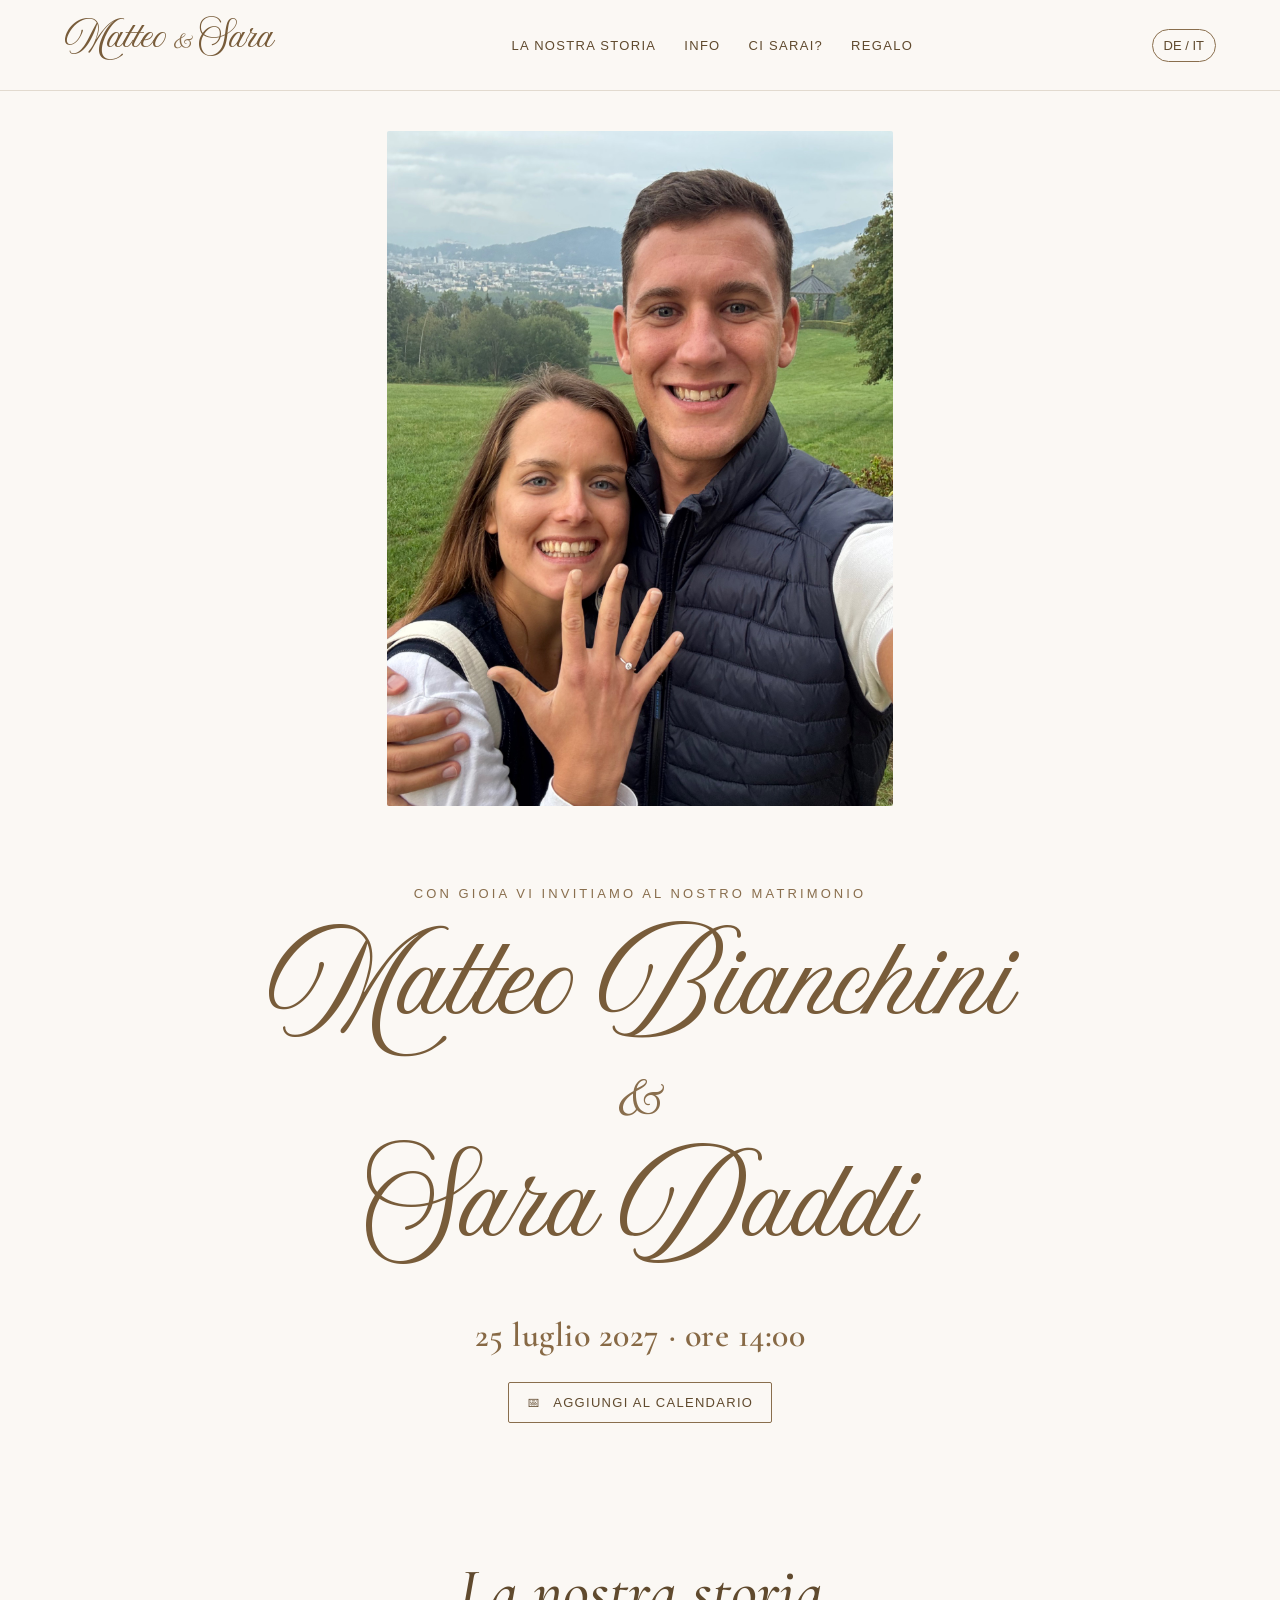
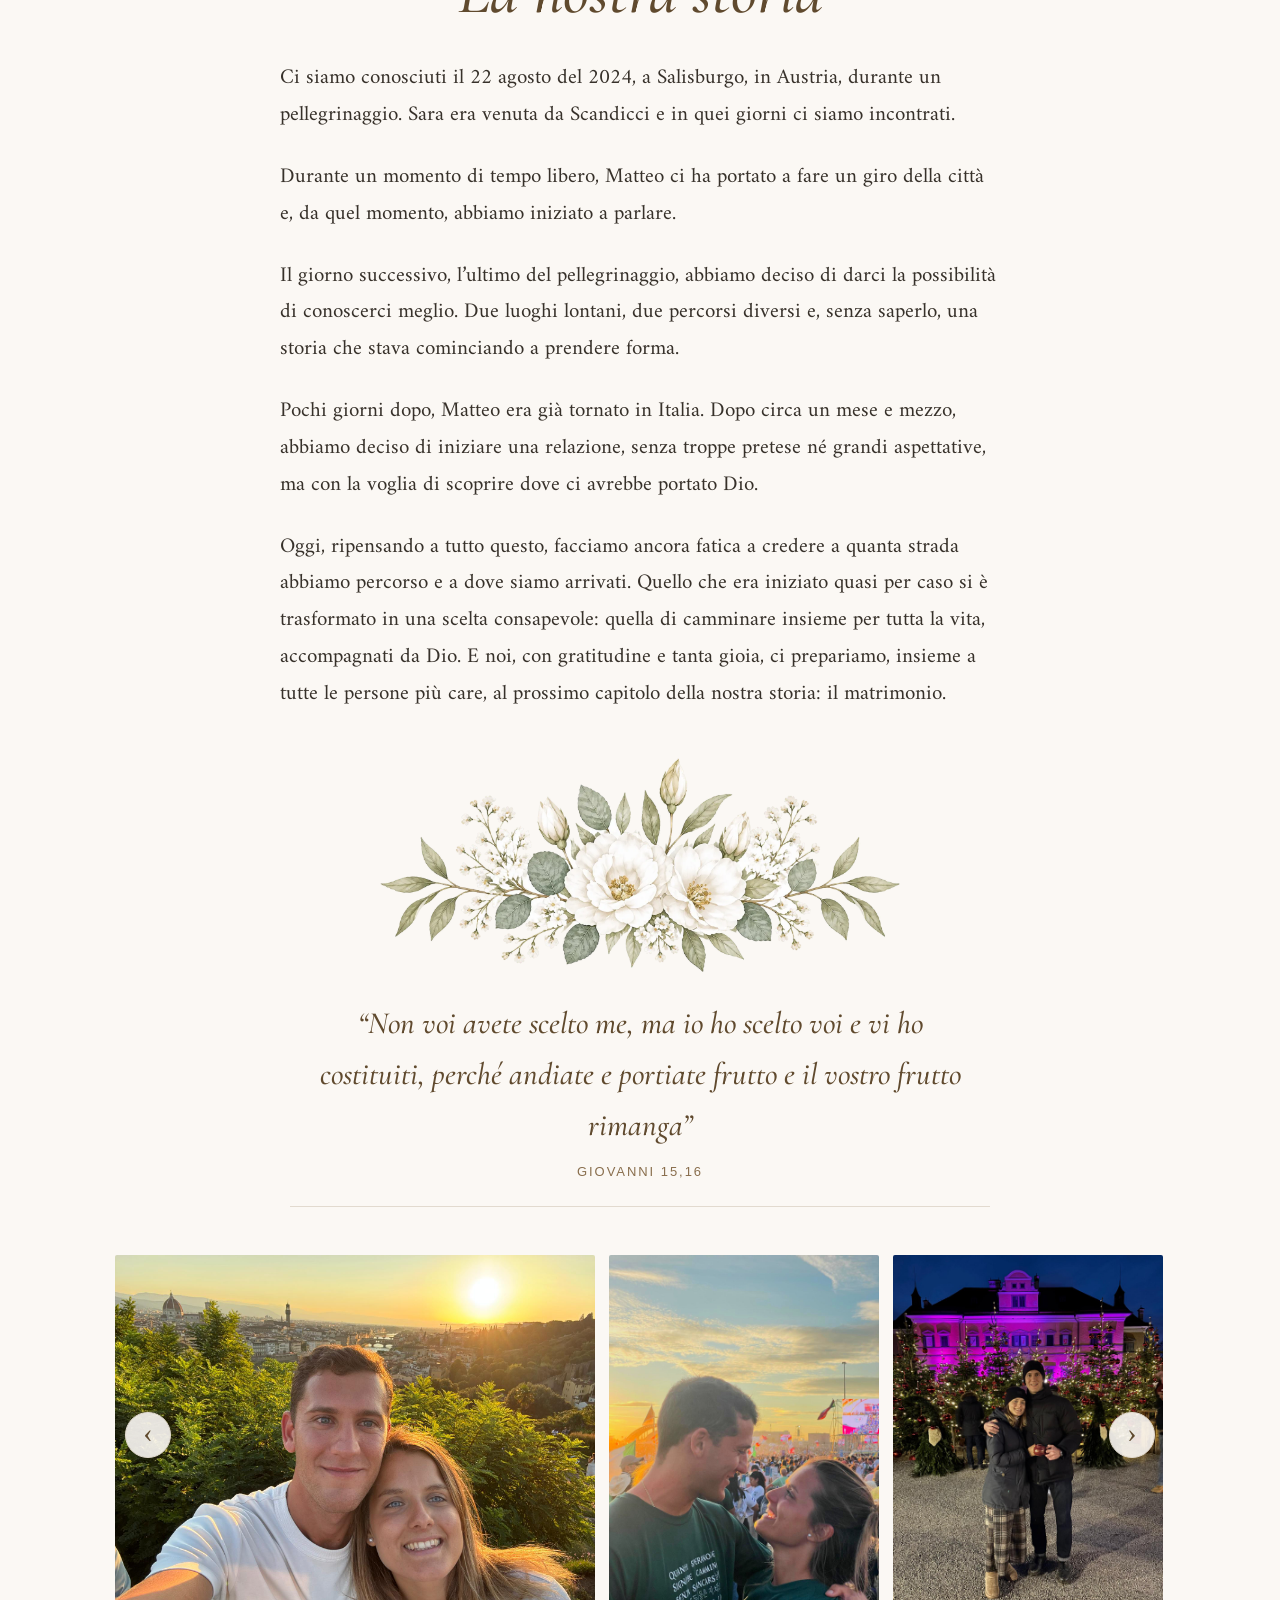
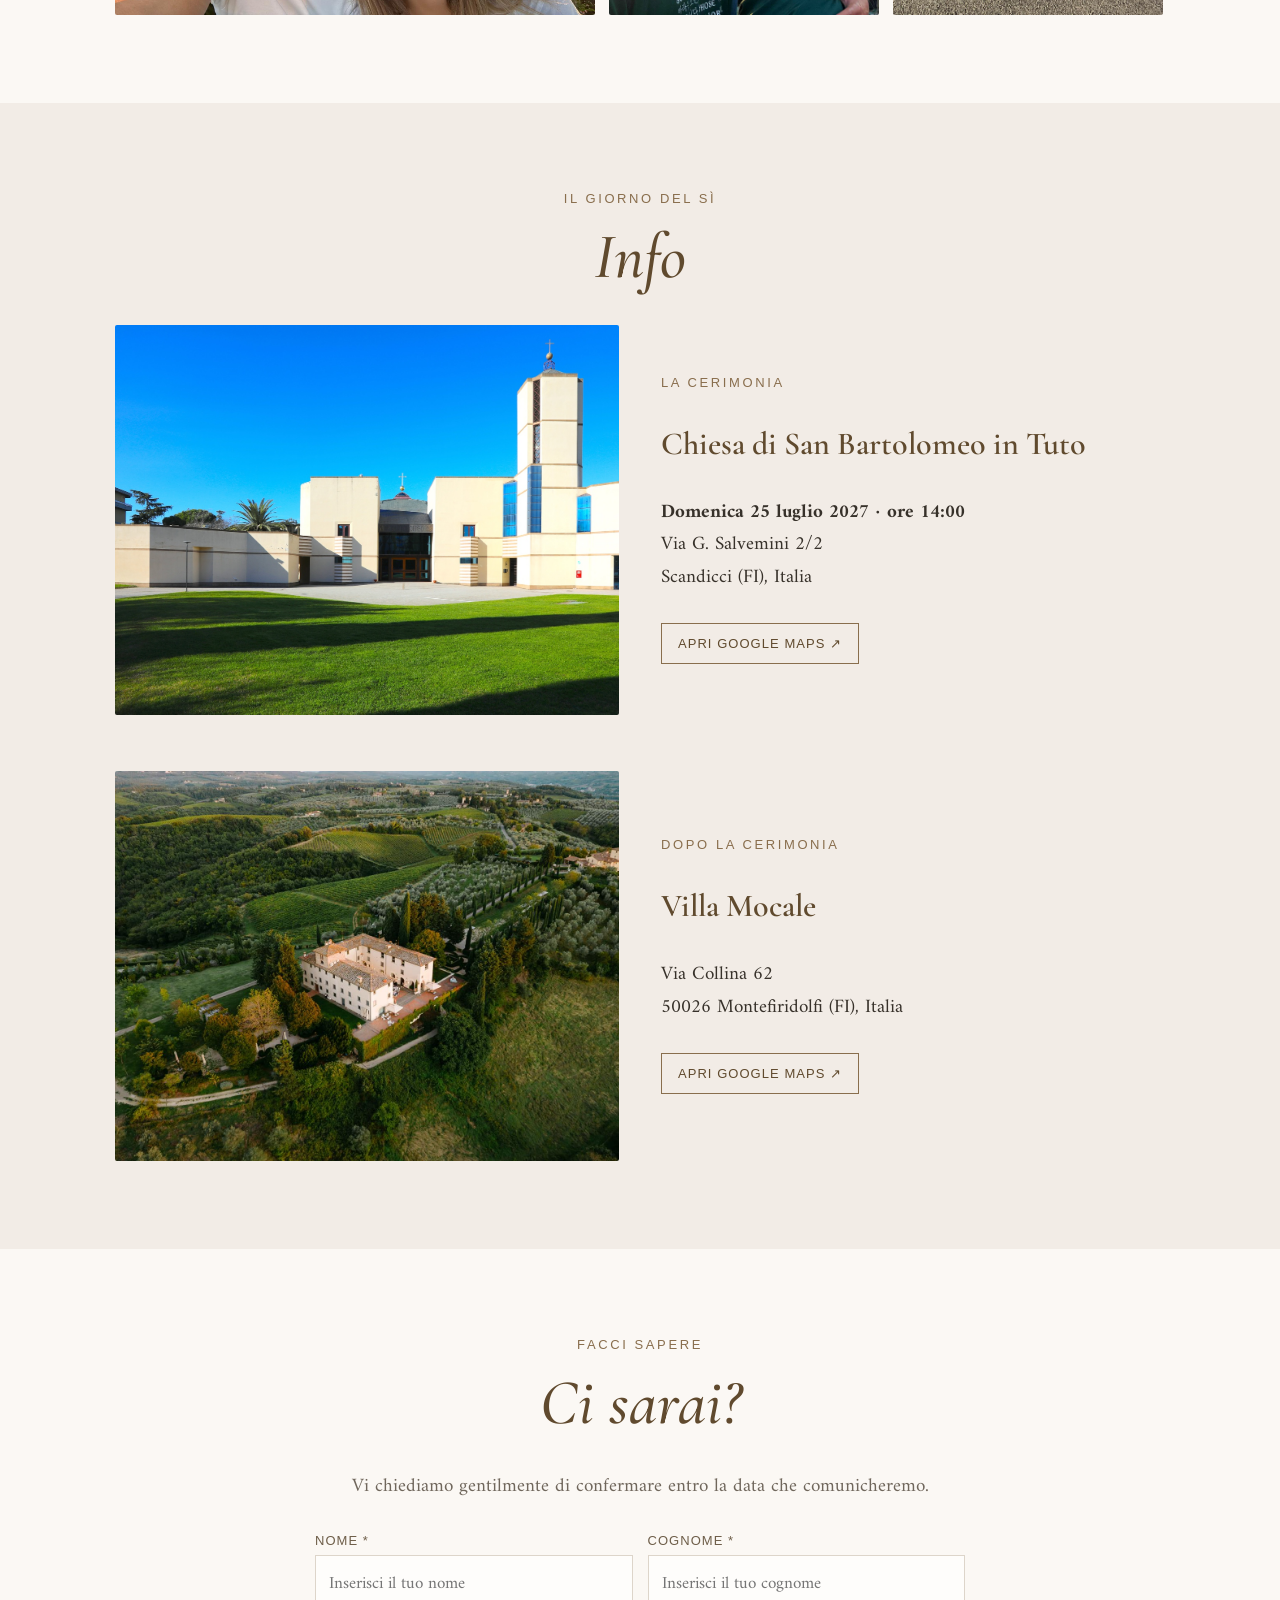
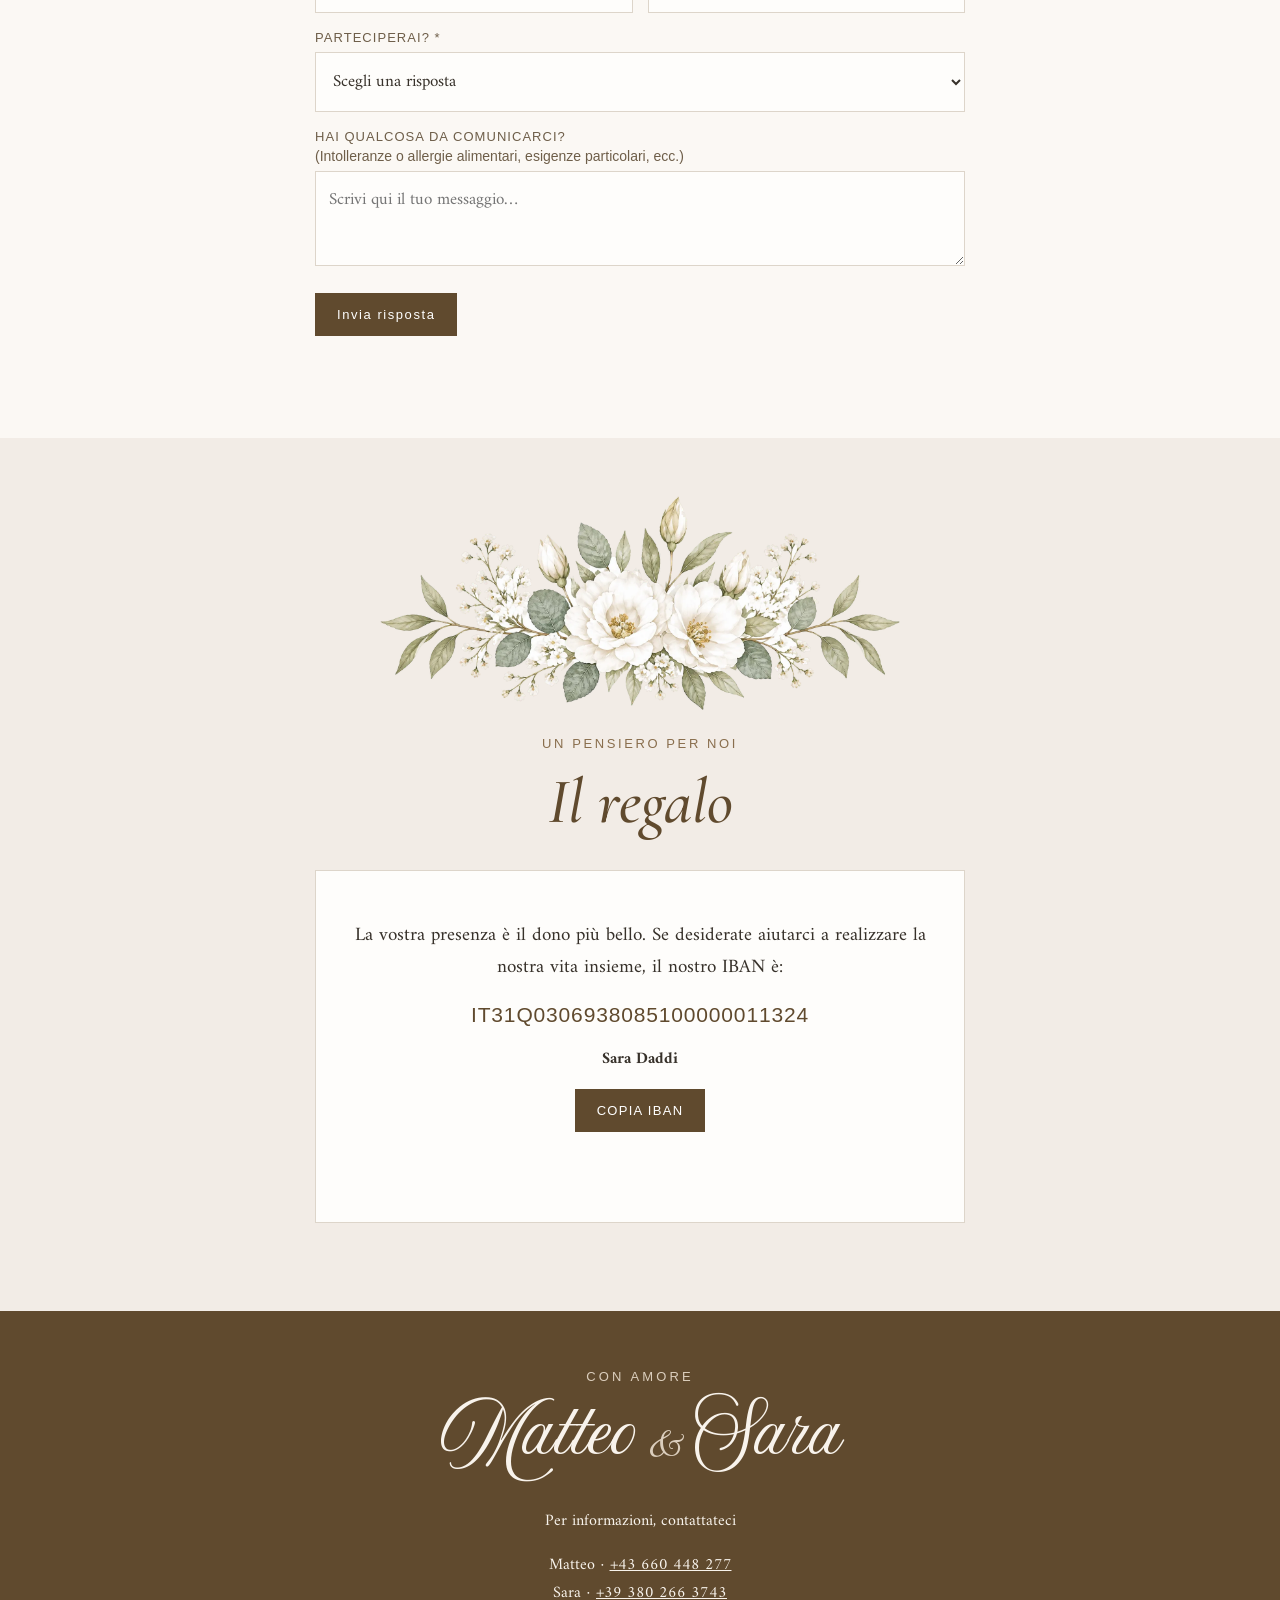
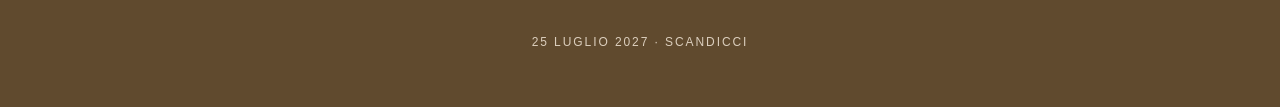
==== index.html @ 27ff156e "update form" ====
<!doctype html>
<html lang="it">
  <head>
    <meta charset="utf-8" />
    <meta name="viewport" content="width=device-width, initial-scale=1" />
    <title>Matteo & Sara · 25 luglio 2027</title>
    <!-- Private invitation site: keep it out of search engines and archives. -->
    <meta
      name="robots"
      content="noindex, nofollow, noarchive, nosnippet, noimageindex"
    />
    <meta name="referrer" content="no-referrer" />
    <meta
      name="description"
      content="Matteo e Sara si sposano il 25 luglio 2027 a Scandicci. Informazioni e conferma di partecipazione."
    />
    <!-- Link preview (WhatsApp, Telegram, Facebook, email) -->
    <meta property="og:type" content="website" />
    <meta property="og:url" content="https://seiwaldm.github.io/sara-matteo/" />
    <meta property="og:title" content="Matteo &amp; Sara · 25 luglio 2027" />
    <meta
      property="og:description"
      content="Con gioia vi invitiamo al nostro matrimonio. Scandicci (FI), ore 14:00."
    />
    <meta
      property="og:image"
      content="https://seiwaldm.github.io/sara-matteo/assets/og-image.jpg"
    />
    <meta property="og:image:type" content="image/jpeg" />
    <meta property="og:image:width" content="1200" />
    <meta property="og:image:height" content="630" />
    <meta property="og:image:alt" content="Matteo e Sara, 25 luglio 2027" />
    <meta property="og:locale" content="it_IT" />
    <meta property="og:locale:alternate" content="de_DE" />
    <meta name="twitter:card" content="summary_large_image" />
    <meta name="theme-color" content="#fbf8f4" />
    <link rel="icon" type="image/png" href="assets/favicon.png" />
    <link rel="apple-touch-icon" href="assets/apple-touch-icon.png" />
    <link rel="stylesheet" href="assets/fonts.css" />
    <style>
      /* Amoresa: commercial font from the printed invitations; Great Vibes is the fallback. */
      @font-face {
        font-family: "Amoresa";
        src: url("assets/Amoresa.woff2") format("woff2");
        font-display: swap;
      }
      :root {
        --script: "Amoresa", "Great Vibes", cursive;
        --display: "Cormorant Garamond", Georgia, serif;
        --text: "Amiri", Georgia, serif;
      }
      :root {
        /* all tones share the hue of the primary brown #785c3a (hsl 33deg) */
        --primary: #785c3a;
        --paper: #fbf8f4;
        --ink: #604a2e;
        --sage: #896e4d;
        --invite-green: #876945;
        --invite-name: var(--primary);
        --soft: #f2ece6;
        --muted: #70675c;
        --line: #e2dacf;
      }
      * {
        box-sizing: border-box;
      }
      html {
        scroll-behavior: smooth;
      }
      body {
        margin: 0;
        background: var(--paper);
        color: #37312a;
        font-family: var(--text);
      }
      header {
        position: sticky;
        top: 0;
        z-index: 5;
        display: flex;
        align-items: center;
        justify-content: space-between;
        padding: 15px 5%;
        background: #fbf8f4ed;
        border-bottom: 1px solid var(--line);
        backdrop-filter: blur(8px);
      }
      .brand {
        font-size: 30px;
        color: var(--invite-name);
        font-family: var(--script);
        white-space: nowrap;
      }
      .brand span {
        font-size: 20px;
        color: var(--sage);
      }
      nav {
        display: flex;
        gap: 28px;
        align-items: center;
      }
      nav a {
        font:
          13px Arial,
          sans-serif;
        letter-spacing: 0.1em;
        white-space: nowrap;
        text-transform: uppercase;
        color: var(--ink);
        text-decoration: none;
      }
      button {
        cursor: pointer;
      }
      .lang {
        border: 1px solid var(--sage);
        background: transparent;
        color: var(--ink);
        padding: 8px 11px;
        border-radius: 25px;
        font:
          13px Arial,
          sans-serif;
      }
      .hero {
        padding: 40px 5% 30px;
        text-align: center;
      }
      /* Whole photo, never cropped (the ring must stay visible): size follows the image. */
      .heroimg {
        display: block;
        width: auto;
        height: auto;
        max-width: min(520px, 88vw);
        max-height: min(75vh, 680px);
        margin: 0 auto 80px;
        border-radius: 2px;
      }
      .kicker {
        font:
          13px Arial,
          sans-serif;
        text-transform: uppercase;
        letter-spacing: 0.24em;
        color: var(--sage);
      }
      h1 {
        font-size: clamp(52px, 8vw, 92px);
        font-weight: normal;
        font-family: var(--script);
        letter-spacing: 0;
        line-height: 1.45;
        color: var(--invite-name);
        margin: 0.45em 0 0.2em;
      }
      .and {
        font-size: 0.62em;
        color: var(--sage);
      }
      .couple-names {
        display: flex;
        flex-direction: column;
        align-items: center;
        gap: 2px;
      }
      .couple-names .and {
        font-size: 0.52em;
        line-height: 1;
        margin: 0.15em 0 0.6em;
      }
      .wedding-date {
        font: 600 clamp(23px, 3.5vw, 34px) var(--display);
        letter-spacing: 0.015em;
        text-transform: none;
        color: var(--invite-green);
        margin-top: 16px;
      }
      section {
        padding: 88px 6%;
        scroll-margin-top: 70px;
      }
      .section-inner {
        max-width: 1050px;
        margin: auto;
      }
      .section-label {
        text-align: center;
        color: var(--sage);
        font:
          13px Arial,
          sans-serif;
        letter-spacing: 0.2em;
        text-transform: uppercase;
      }
      .section-title {
        text-align: center;
        font-family: var(--display);
        font-weight: 500;
        font-style: italic;
        color: var(--ink);
        font-size: clamp(40px, 5.6vw, 64px);
        margin: 12px 0 30px;
      }
      .story {
        max-width: 720px;
        margin: auto;
        font-size: clamp(18px, 1.2vw + 12px, 21px);
        line-height: 1.75;
      }
      .story p {
        margin: 0 0 1.2em;
      }
      .verse {
        margin: 6px auto 0;
        padding: 20px 20px 27px;
        border-bottom: 1px solid var(--line);
        max-width: 700px;
        text-align: center;
        font-family: var(--display);
        font-weight: 500;
        font-style: italic;
        font-size: clamp(23px, 3.4vw, 31px);
        line-height: 1.65;
        color: var(--ink);
      }
      .verse small {
        display: block;
        margin-top: 12px;
        font:
          13px Arial,
          sans-serif;
        letter-spacing: 0.15em;
        text-transform: uppercase;
        color: var(--sage);
      }
      .flourish {
        display: block;
        width: min(520px, 82vw);
        height: auto;
        margin: 6px auto 0;
        pointer-events: none;
        user-select: none;
      }
      .story .flourish {
        margin: 46px auto 0;
      }
      .gift .flourish {
        margin: -30px auto 26px;
      }
      .gallery-wrap {
        position: relative;
        margin: 48px auto 0;
        max-width: 1200px;
      }
      .gallery {
        position: relative;
        display: flex;
        gap: 14px;
        overflow-x: auto;
        scroll-snap-type: x mandatory;
        scroll-behavior: smooth;
        overscroll-behavior-x: contain;
        scrollbar-width: none;
        outline: none;
      }
      .gallery::-webkit-scrollbar {
        display: none;
      }
      .gallery:focus-visible {
        outline: 2px solid var(--sage);
        outline-offset: 4px;
      }
      .gallery img {
        flex: none;
        height: 360px;
        width: auto;
        max-width: 100%;
        object-fit: cover;
        scroll-snap-align: start;
        border-radius: 2px;
        background: #e2dacf;
      }
      .gallery-btn {
        position: absolute;
        top: 50%;
        transform: translateY(-50%);
        z-index: 2;
        width: 46px;
        height: 46px;
        border-radius: 50%;
        border: 1px solid var(--line);
        background: #fbf8f4e6;
        color: var(--ink);
        font:
          28px/1 Georgia,
          serif;
        display: grid;
        place-items: center;
        padding: 0 0 4px;
        box-shadow: 0 2px 10px #0000001a;
      }
      .gallery img {
        cursor: zoom-in;
      }
      .lightbox {
        border: 0;
        padding: 0;
        margin: 0;
        width: 100vw;
        height: 100vh;
        height: 100dvh;
        max-width: none;
        max-height: none;
        background: #13100bf2;
        color: #f8f3ec;
        overflow: hidden;
      }
      .lightbox[open] {
        display: grid;
        place-items: center;
        animation: lbfade 0.2s ease;
      }
      .lightbox::backdrop {
        background: transparent;
      }
      @keyframes lbfade {
        from {
          opacity: 0;
        }
      }
      .lightbox figure {
        margin: 0;
        display: flex;
        flex-direction: column;
        align-items: center;
        gap: 14px;
      }
      .lightbox img {
        display: block;
        max-width: min(90vw, 1200px);
        max-height: 82vh;
        max-height: 82dvh;
        object-fit: contain;
        border-radius: 2px;
        box-shadow: 0 10px 40px #0007;
        touch-action: pan-y pinch-zoom;
        user-select: none;
      }
      .lightbox figcaption {
        font:
          13px Arial,
          sans-serif;
        letter-spacing: 0.18em;
        color: #dbcebd;
      }
      .lb-btn,
      .lb-close {
        position: fixed;
        z-index: 2;
        width: 50px;
        height: 50px;
        border-radius: 50%;
        border: 1px solid #f8f3ec55;
        background: #f8f3ec14;
        color: #f8f3ec;
        font:
          32px/1 Georgia,
          serif;
        display: grid;
        place-items: center;
        padding: 0 0 4px;
        cursor: pointer;
      }
      .lb-btn:hover,
      .lb-close:hover {
        background: #f8f3ec2e;
      }
      .lb-btn {
        top: 50%;
        transform: translateY(-50%);
      }
      .lb-prev {
        left: 20px;
      }
      .lb-next {
        right: 20px;
      }
      .lb-close {
        top: 18px;
        right: 20px;
        font-size: 30px;
      }
      @media (max-width: 700px) {
        .lightbox img {
          max-width: 94vw;
          max-height: 72vh;
          max-height: 72dvh;
        }
        .lb-btn {
          top: auto;
          bottom: 22px;
          transform: none;
          width: 46px;
          height: 46px;
        }
        .lb-prev {
          left: calc(50% - 62px);
        }
        .lb-next {
          right: calc(50% - 62px);
        }
        .lb-close {
          top: 14px;
          right: 14px;
        }
      }
      @media (prefers-reduced-motion: reduce) {
        .lightbox[open] {
          animation: none;
        }
      }
      .gallery-btn:hover {
        background: var(--paper);
      }
      .gallery-btn.prev {
        left: 10px;
      }
      .gallery-btn.next {
        right: 10px;
      }
      .info {
        background: var(--soft);
      }
      .cal {
        position: relative;
        display: inline-block;
        margin-top: 26px;
      }
      .cal summary {
        list-style: none;
        cursor: pointer;
        display: inline-block;
        padding: 12px 18px;
        border: 1px solid var(--sage);
        color: var(--ink);
        font:
          13px Arial,
          sans-serif;
        letter-spacing: 0.1em;
        text-transform: uppercase;
        border-radius: 2px;
      }
      .cal summary::-webkit-details-marker {
        display: none;
      }
      .cal summary::before {
        content: "\1F4C5\FE0E";
        margin-right: 8px;
      }
      .cal summary:hover,
      .cal[open] summary {
        background: var(--soft);
      }
      .cal-menu {
        position: absolute;
        left: 50%;
        transform: translateX(-50%);
        top: calc(100% + 6px);
        z-index: 3;
        min-width: 220px;
        background: #fefdfb;
        border: 1px solid var(--line);
        box-shadow: 0 6px 20px #0000001f;
        text-align: left;
      }
      .cal-menu a {
        display: block;
        padding: 12px 16px;
        color: var(--ink);
        text-decoration: none;
        font:
          15px Arial,
          sans-serif;
      }
      .cal-menu a + a {
        border-top: 1px solid var(--line);
      }
      .cal-menu a:hover {
        background: var(--soft);
      }
      .details {
        display: grid;
        grid-template-columns: 1fr 1fr;
        gap: 42px;
        align-items: center;
      }
      .church {
        height: 390px;
        width: 100%;
        object-fit: cover;
        object-position: center;
        border-radius: 2px;
        display: block;
      }
      .details h3 {
        font-family: var(--display);
        font-weight: 600;
        font-size: 32px;
        color: var(--ink);
        line-height: 1.35;
      }
      .details p {
        font-size: 19px;
        line-height: 1.7;
      }
      .map {
        display: inline-block;
        margin-top: 10px;
        padding: 12px 16px;
        border: 1px solid var(--sage);
        color: var(--ink);
        text-decoration: none;
        font:
          13px Arial,
          sans-serif;
        letter-spacing: 0.08em;
      }
      .venue {
        margin-top: 56px;
      }
      .gift {
        background: var(--soft);
        text-align: center;
      }
      .gift-card {
        max-width: 650px;
        margin: 28px auto 0;
        padding: 30px 22px;
        background: #fefdfb;
        border: 1px solid #ddd5ca;
      }
      .gift-card p {
        font-size: 19px;
        line-height: 1.7;
      }
      .iban {
        font-family: Arial, sans-serif;
        font-size: clamp(16px, 3vw, 21px);
        letter-spacing: 0.04em;
        overflow-wrap: anywhere;
        color: var(--ink);
        margin: 18px 0;
      }
      .copy-iban {
        border: 0;
        background: var(--ink);
        color: white;
        padding: 14px 22px;
        margin-top: 16px;
        font:
          13px Arial,
          sans-serif;
        letter-spacing: 0.1em;
        cursor: pointer;
      }
      .copy-status {
        min-height: 1.5em;
        font-size: 14px;
        color: var(--muted);
        margin-top: 12px;
      }
      .rsvp {
        max-width: 650px;
        margin: auto;
      }
      .hp {
        position: absolute;
        left: -9999px;
        width: 1px;
        height: 1px;
        overflow: hidden;
      }
      [hidden] {
        display: none !important;
      }
      .submit:disabled {
        opacity: 0.6;
        cursor: wait;
      }
      .intro {
        text-align: center;
        font-size: 19px;
        line-height: 1.7;
        color: var(--muted);
        max-width: 680px;
        margin: 0 auto 30px;
      }
      .grid {
        display: grid;
        grid-template-columns: 1fr 1fr;
        column-gap: 15px;
      }
      .field {
        margin-bottom: 17px;
      }
      label,
      legend {
        display: block;
        margin-bottom: 7px;
        font:
          13px Arial,
          sans-serif;
        letter-spacing: 0.08em;
        text-transform: uppercase;
        color: #6e5e49;
      }
      input,
      select,
      textarea {
        width: 100%;
        padding: 13px;
        border: 1px solid #ddd5ca;
        background: #fefdfb;
        font: 17px var(--text);
        color: #37312a;
      }
      textarea {
        min-height: 95px;
      }
      fieldset {
        border: 0;
        padding: 0;
        margin: 0 0 17px;
        min-width: 0;
      }
      legend {
        padding: 0;
      }
      .choices {
        display: flex;
        gap: 32px;
      }
      .choices label {
        display: inline-flex;
        align-items: center;
        gap: 9px;
        margin: 0;
        font: 17px var(--text);
        letter-spacing: 0;
        text-transform: none;
        color: #37312a;
        cursor: pointer;
      }
      .choices input {
        width: 18px;
        height: 18px;
        padding: 0;
        margin: 0;
        accent-color: var(--ink);
      }
      .hint {
        display: block;
        margin-top: 4px;
        font-size: 14px;
        letter-spacing: 0;
        text-transform: none;
      }
      .submit {
        border: 0;
        background: var(--ink);
        color: white;
        padding: 14px 22px;
        font:
          13px Arial,
          sans-serif;
        letter-spacing: 0.12em;
      }
      .note {
        font:
          14px Arial,
          sans-serif;
        line-height: 1.6;
        color: var(--muted);
      }
      footer {
        background: var(--ink);
        color: #f8f3ec;
        text-align: center;
        padding: 58px 20px;
      }
      footer h2 {
        font-family: var(--script);
        font-weight: normal;
        font-size: clamp(40px, 11vw, 58px);
        white-space: nowrap;
        line-height: 1.4;
        margin: 0.45em 12px 0.2em;
      }
      footer a {
        color: #f8f3ec;
      }
      .footer-verse {
        max-width: 650px;
        margin: 28px auto;
        font-size: 19px;
        line-height: 1.7;
        font-style: italic;
      }
      .fine {
        font:
          12px Arial,
          sans-serif;
        letter-spacing: 0.16em;
        color: #dbcebd;
        margin-top: 28px;
      }
      @media (max-width: 700px) {
        .church {
          height: 280px;
        }
        h1 {
          font-size: clamp(36px, 10vw, 68px);
        }
        .heroimg {
          max-width: 100%;
          max-height: 70vh;
        }
        header {
          flex-wrap: wrap;
          gap: 12px;
        }
        .brand {
          font-size: 25px;
        }
        nav {
          order: 3;
          width: 100%;
          justify-content: space-between;
          flex-wrap: wrap;
          gap: 6px 10px;
        }
        nav a {
          font-size: 10px;
          letter-spacing: 0.02em;
        }
        .hero {
          padding: 20px 4% 20px;
        }
        .details {
          grid-template-columns: 1fr;
        }
        .church {
          height: 280px;
        }
        .grid {
          grid-template-columns: 1fr;
        }
        section {
          padding: 65px 6%;
        }
        .gallery img {
          height: 280px;
        }
        .gallery-btn {
          width: 40px;
          height: 40px;
          font-size: 24px;
        }
      }
    </style>
  </head>
  <body>
    <header>
      <div class="brand">Matteo <span>&</span> Sara</div>
      <nav>
        <a href="#storia" data-it="La nostra storia" data-de="Unsere Geschichte"
          >La nostra storia</a
        ><a href="#info" data-it="Info" data-de="Infos">Info</a
        ><a href="#rsvp" data-it="Ci sarai?" data-de="Bist du dabei?"
          >Ci sarai?</a
        ><a href="#regalo" data-it="Regalo" data-de="Geschenk">Regalo</a>
      </nav>
      <button class="lang" id="lang">DE / IT</button>
    </header>
    <main>
      <section class="hero" id="home">
        <img
          class="heroimg"
          src="[data-uri]"
          alt="Matteo e Sara insieme dopo il fidanzamento"
          data-it-alt="Matteo e Sara insieme dopo il fidanzamento"
          data-de-alt="Matteo und Sara nach der Verlobung"
        />
        <div
          class="kicker"
          data-it="Con gioia vi invitiamo al nostro matrimonio"
          data-de="Mit großer Freude laden wir euch zu unserer Hochzeit ein"
        >
          Con gioia vi invitiamo al nostro matrimonio
        </div>
        <h1 class="couple-names">
          <span>Matteo Bianchini</span><span class="and">&</span
          ><span>Sara Daddi</span>
        </h1>
        <div
          class="wedding-date"
          data-it="25 luglio 2027 · ore 14:00"
          data-de="25. Juli 2027 · 14:00 Uhr"
        >
          25 luglio 2027 · ore 14:00
        </div>
        <details class="cal">
          <summary
            data-it="Aggiungi al calendario"
            data-de="Zum Kalender hinzufügen"
          >
            Aggiungi al calendario
          </summary>
          <div class="cal-menu">
            <a
              href="https://calendar.google.com/calendar/render?action=TEMPLATE&amp;text=Matrimonio%20Matteo%20%26%20Sara&amp;dates=20270725T120000Z%2F20270725T210000Z&amp;ctz=Europe%2FRome&amp;location=Chiesa%20di%20San%20Bartolomeo%20in%20Tuto%2C%20Via%20G.%20Salvemini%202%2F2%2C%20Scandicci%20(FI)&amp;details=Cerimonia%20ore%2014%3A00%2C%20poi%20ricevimento%20a%20Villa%20Mocale%2C%20Montefiridolfi.%20https%3A%2F%2Fseiwaldm.github.io%2Fsara-matteo%2F"
              target="_blank"
              rel="noopener"
              >Google Calendar</a
            ><a href="assets/matrimonio-matteo-sara.ics" download
              >Apple / Outlook (.ics)</a
            >
          </div>
        </details>
      </section>
      <section id="storia">
        <div class="section-inner">
          <h2
            class="section-title"
            data-it="La nostra storia"
            data-de="Unsere Geschichte"
          >
            La nostra storia
          </h2>
          <div class="story" id="storyText">
            <p
              data-it="Ci siamo conosciuti il 22 agosto del 2024, a Salisburgo, in Austria, durante un pellegrinaggio. Sara era venuta da Scandicci e in quei giorni ci siamo incontrati."
              data-de="Wir haben uns am 22. August 2024 während einer Wallfahrt in Salzburg, Österreich, kennengelernt. Sara war aus Scandicci angereist, und in diesen Tagen sind wir uns begegnet."
            >
              Ci siamo conosciuti il 22 agosto del 2024, a Salisburgo, in
              Austria, durante un pellegrinaggio. Sara era venuta da Scandicci e
              in quei giorni ci siamo incontrati.
            </p>
            <p
              data-it="Durante un momento di tempo libero, Matteo ci ha portato a fare un giro della città e, da quel momento, abbiamo iniziato a parlare."
              data-de="In einer freien Stunde zeigte uns Matteo die Stadt – und von diesem Moment an begannen wir, miteinander zu reden."
            >
              Durante un momento di tempo libero, Matteo ci ha portato a fare un
              giro della città e, da quel momento, abbiamo iniziato a parlare.
            </p>
            <p
              data-it="Il giorno successivo, l’ultimo del pellegrinaggio, abbiamo deciso di darci la possibilità di conoscerci meglio. Due luoghi lontani, due percorsi diversi e, senza saperlo, una storia che stava cominciando a prendere forma."
              data-de="Am nächsten Tag, dem letzten der Wallfahrt, beschlossen wir, uns die Chance zu geben, einander besser kennenzulernen. Zwei weit entfernte Orte, zwei unterschiedliche Wege – und ohne es zu wissen, begann sich eine gemeinsame Geschichte zu entfalten."
            >
              Il giorno successivo, l’ultimo del pellegrinaggio, abbiamo deciso
              di darci la possibilità di conoscerci meglio. Due luoghi lontani,
              due percorsi diversi e, senza saperlo, una storia che stava
              cominciando a prendere forma.
            </p>
            <p
              data-it="Pochi giorni dopo, Matteo era già tornato in Italia. Dopo circa un mese e mezzo, abbiamo deciso di iniziare una relazione, senza troppe pretese né grandi aspettative, ma con la voglia di scoprire dove ci avrebbe portato Dio."
              data-de="Wenige Tage später war Matteo bereits wieder in Italien. Nach etwa eineinhalb Monaten beschlossen wir, eine Beziehung zu beginnen – ohne große Ansprüche oder Erwartungen, aber mit dem Wunsch herauszufinden, wohin Gott uns führen würde."
            >
              Pochi giorni dopo, Matteo era già tornato in Italia. Dopo circa un
              mese e mezzo, abbiamo deciso di iniziare una relazione, senza
              troppe pretese né grandi aspettative, ma con la voglia di scoprire
              dove ci avrebbe portato Dio.
            </p>
            <p
              data-it="Oggi, ripensando a tutto questo, facciamo ancora fatica a credere a quanta strada abbiamo percorso e a dove siamo arrivati. Quello che era iniziato quasi per caso si è trasformato in una scelta consapevole: quella di camminare insieme per tutta la vita, accompagnati da Dio. E noi, con gratitudine e tanta gioia, ci prepariamo, insieme a tutte le persone più care, al prossimo capitolo della nostra storia: il matrimonio."
              data-de="Wenn wir heute zurückblicken, können wir kaum glauben, wie weit wir gekommen sind und wo wir heute stehen. Was fast zufällig begann, ist zu einer bewussten Entscheidung geworden: unser ganzes Leben gemeinsam zu gehen, begleitet von Gott. Voller Dankbarkeit und Freude bereiten wir uns nun gemeinsam mit unseren liebsten Menschen auf das nächste Kapitel unserer Geschichte vor: unsere Hochzeit."
            >
              Oggi, ripensando a tutto questo, facciamo ancora fatica a credere
              a quanta strada abbiamo percorso e a dove siamo arrivati. Quello
              che era iniziato quasi per caso si è trasformato in una scelta
              consapevole: quella di camminare insieme per tutta la vita,
              accompagnati da Dio. E noi, con gratitudine e tanta gioia, ci
              prepariamo, insieme a tutte le persone più care, al prossimo
              capitolo della nostra storia: il matrimonio.
            </p>
            <img
              class="flourish"
              src="assets/flowers.webp"
              alt=""
              aria-hidden="true"
              loading="lazy"
              decoding="async"
            />
            <div class="verse">
              <span
                data-it="“Non voi avete scelto me, ma io ho scelto voi e vi ho costituiti, perché andiate e portiate frutto e il vostro frutto rimanga”"
                data-de="„Nicht ihr habt mich erwählt, sondern ich habe euch erwählt und dazu bestimmt, dass ihr euch aufmacht und Frucht bringt und dass eure Frucht bleibt.“"
                >“Non voi avete scelto me, ma io ho scelto voi e vi ho
                costituiti, perché andiate e portiate frutto e il vostro frutto
                rimanga”</span
              ><small data-it="Giovanni 15,16" data-de="Johannes 15,16"
                >Giovanni 15,16</small
              >
            </div>
          </div>
          <div
            class="gallery-wrap"
            role="region"
            aria-roledescription="carousel"
            aria-label="Foto di Matteo e Sara"
            data-it-label="Foto di Matteo e Sara"
            data-de-label="Fotos von Matteo und Sara"
          >
            <button
              class="gallery-btn prev"
              type="button"
              aria-label="Foto precedente"
              data-it-label="Foto precedente"
              data-de-label="Vorheriges Foto"
            >
              &#8249;
            </button>
            <div class="gallery" id="gallery" tabindex="0">
              <img
                src="assets/gallery/01-firenze-tramonto.jpg"
                alt="Matteo e Sara al tramonto su Firenze"
                data-it-alt="Matteo e Sara al tramonto su Firenze"
                data-de-alt="Matteo und Sara bei Sonnenuntergang über Florenz"
                loading="lazy"
                decoding="async"
              /><img
                src="assets/gallery/02-festa.jpg"
                alt="Matteo e Sara a una festa all’aperto"
                data-it-alt="Matteo e Sara a una festa all’aperto"
                data-de-alt="Matteo und Sara auf einem Fest im Freien"
                loading="lazy"
                decoding="async"
              /><img
                src="assets/gallery/03-mercatino-natale.jpg"
                alt="Matteo e Sara a un mercatino di Natale"
                data-it-alt="Matteo e Sara a un mercatino di Natale"
                data-de-alt="Matteo und Sara auf einem Weihnachtsmarkt"
                loading="lazy"
                decoding="async"
              /><img
                src="assets/gallery/04-escursione.jpg"
                alt="Matteo e Sara durante un’escursione in montagna"
                data-it-alt="Matteo e Sara durante un’escursione in montagna"
                data-de-alt="Matteo und Sara bei einer Bergwanderung"
                loading="lazy"
                decoding="async"
              /><img
                src="assets/gallery/05-sci.jpg"
                alt="Matteo e Sara sugli sci"
                data-it-alt="Matteo e Sara sugli sci"
                data-de-alt="Matteo und Sara beim Skifahren"
                loading="lazy"
                decoding="async"
              /><img
                src="assets/gallery/06-barca.jpg"
                alt="Matteo e Sara in barca"
                data-it-alt="Matteo e Sara in barca"
                data-de-alt="Matteo und Sara auf einem Boot"
                loading="lazy"
                decoding="async"
              /><img
                src="assets/gallery/07-mare.jpg"
                alt="Matteo e Sara al mare"
                data-it-alt="Matteo e Sara al mare"
                data-de-alt="Matteo und Sara am Meer"
                loading="lazy"
                decoding="async"
              />
            </div>
            <button
              class="gallery-btn next"
              type="button"
              aria-label="Foto successiva"
              data-it-label="Foto successiva"
              data-de-label="Nächstes Foto"
            >
              &#8250;
            </button>
          </div>
        </div>
      </section>
      <section class="info" id="info">
        <div class="section-inner">
          <div
            class="section-label"
            data-it="Il giorno del sì"
            data-de="Unser Hochzeitstag"
          >
            Il giorno del sì
          </div>
          <h2 class="section-title" data-it="Info" data-de="Infos">Info</h2>
          <div class="details">
            <img
              class="church"
              src="[data-uri]"
              alt="La chiesa dove si svolgerà la cerimonia di matrimonio"
              data-it-alt="La chiesa dove si svolgerà la cerimonia di matrimonio"
              data-de-alt="Die Kirche, in der die Trauung stattfindet"
            />
            <div>
              <div
                class="section-label"
                style="text-align: left"
                data-it="La cerimonia"
                data-de="Die Trauung"
              >
                La cerimonia
              </div>
              <h3>Chiesa di San Bartolomeo in Tuto</h3>
              <p>
                <strong
                  data-it="Domenica 25 luglio 2027 · ore 14:00"
                  data-de="Sonntag, 25. Juli 2027 · 14:00 Uhr"
                  >Domenica 25 luglio 2027 · ore 14:00</strong
                ><br />Via G. Salvemini 2/2<br />Scandicci (FI),
                <span data-it="Italia" data-de="Italien">Italia</span>
              </p>
              <a
                class="map"
                target="_blank"
                rel="noopener"
                href="https://www.google.com/maps/search/?api=1&query=Chiesa+San+Bartolomeo+in+Tuto+Via+G+Salvemini+2%2F2+Scandicci"
                data-it="APRI GOOGLE MAPS ↗"
                data-de="GOOGLE MAPS ÖFFNEN ↗"
                >APRI GOOGLE MAPS ↗</a
              >
            </div>
          </div>
          <div class="details venue">
            <img
              class="church"
              src="[data-uri]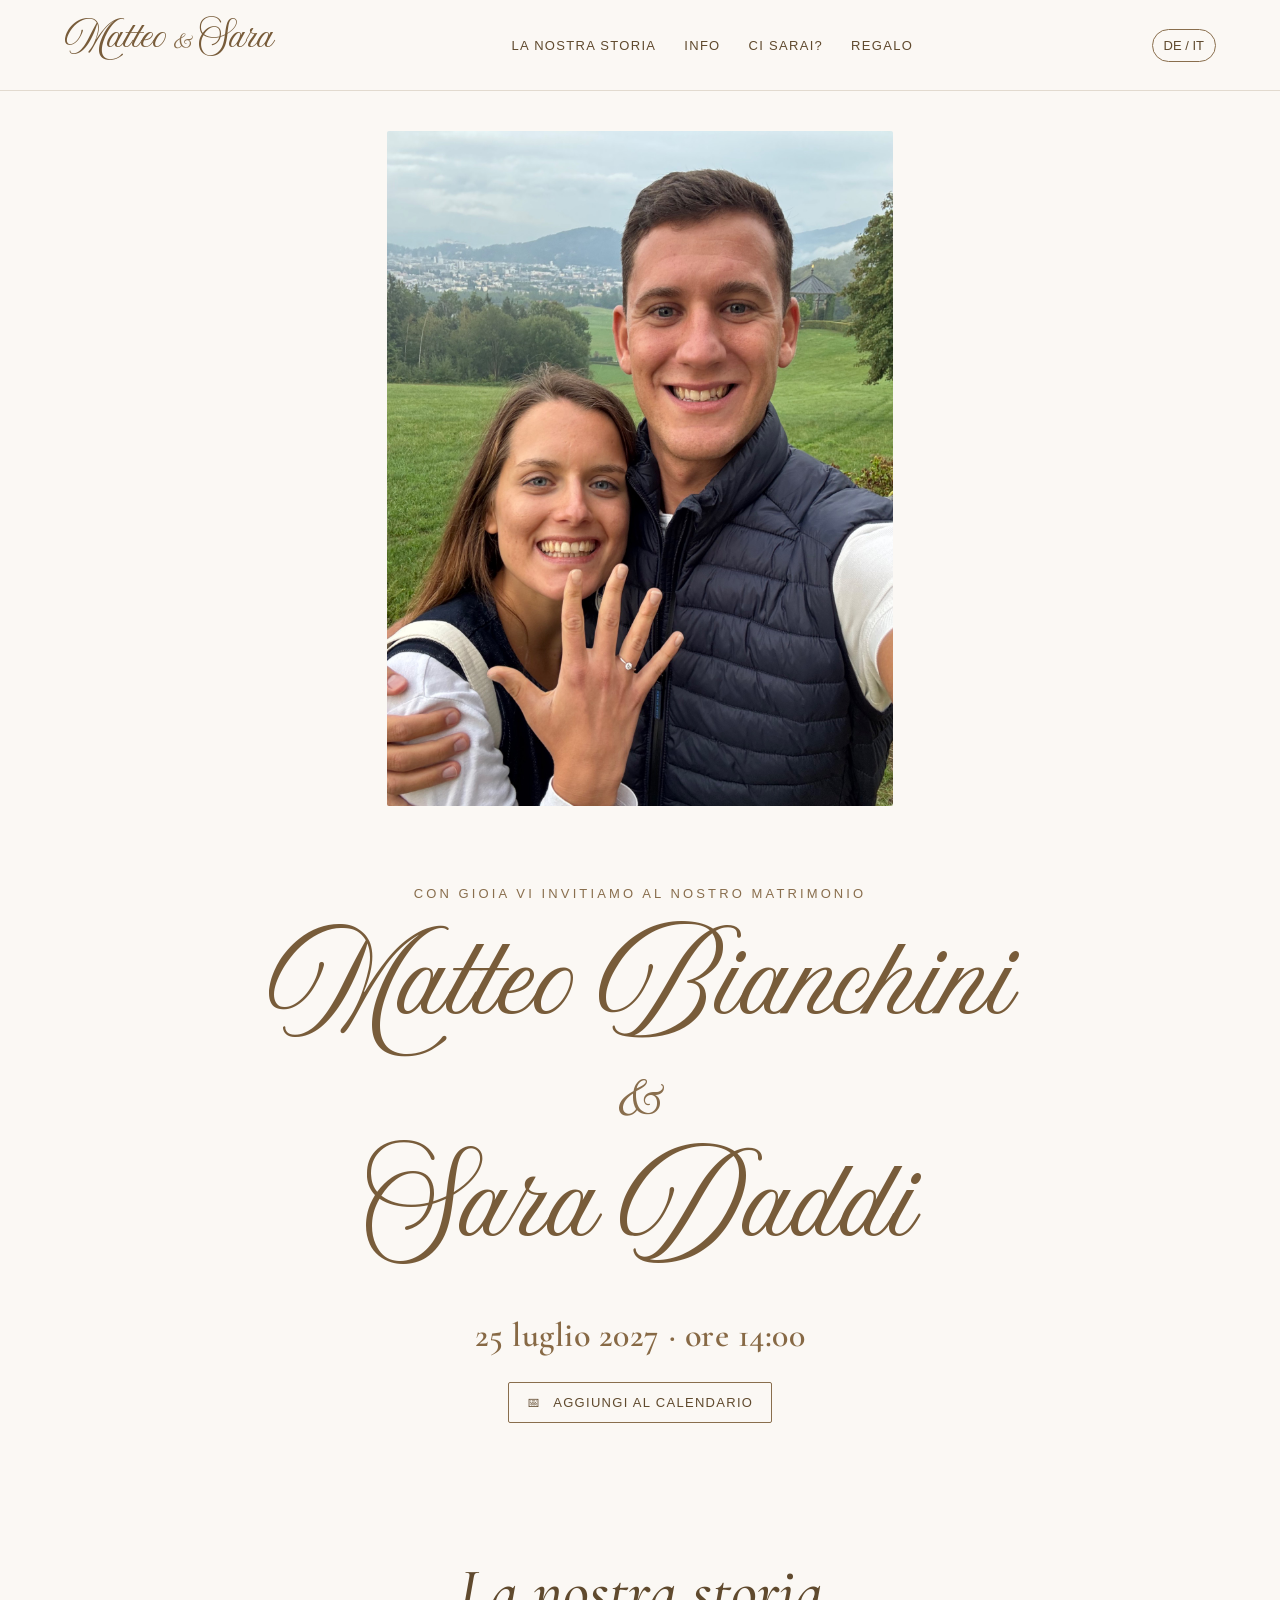
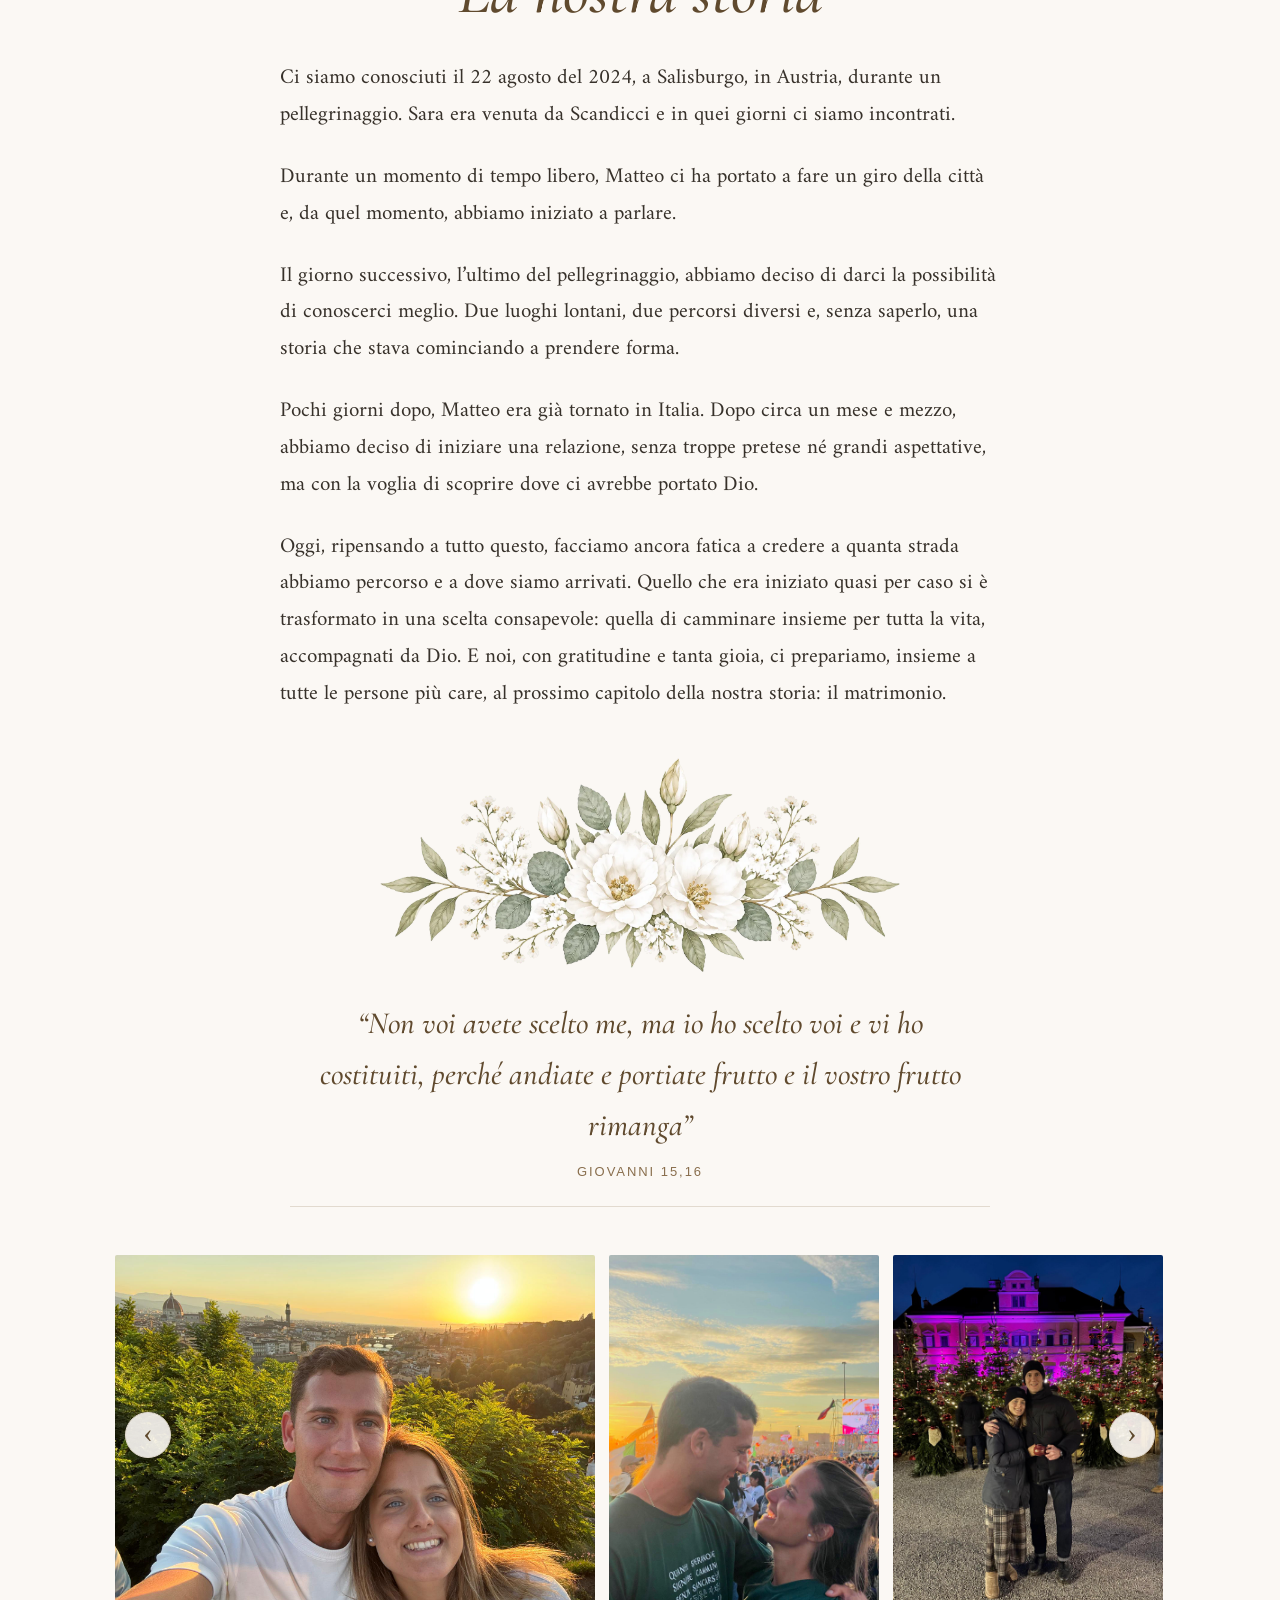
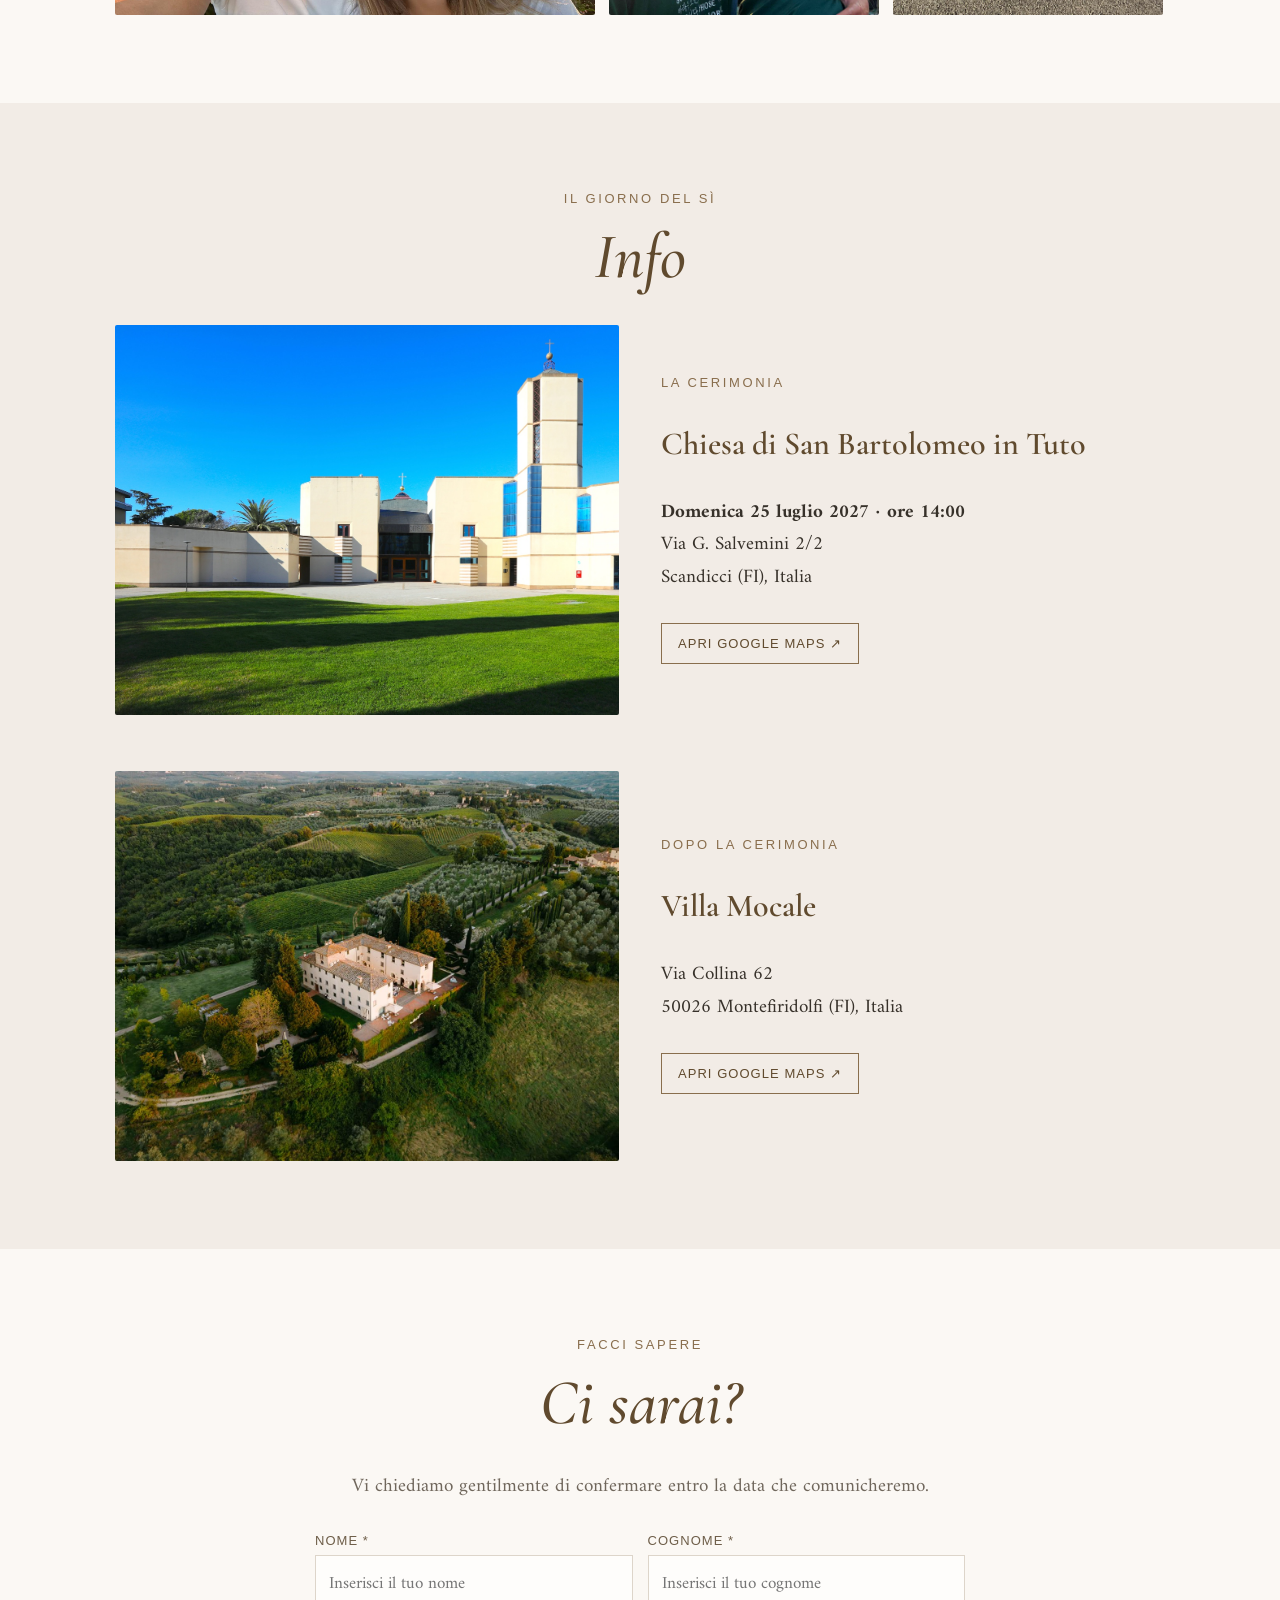
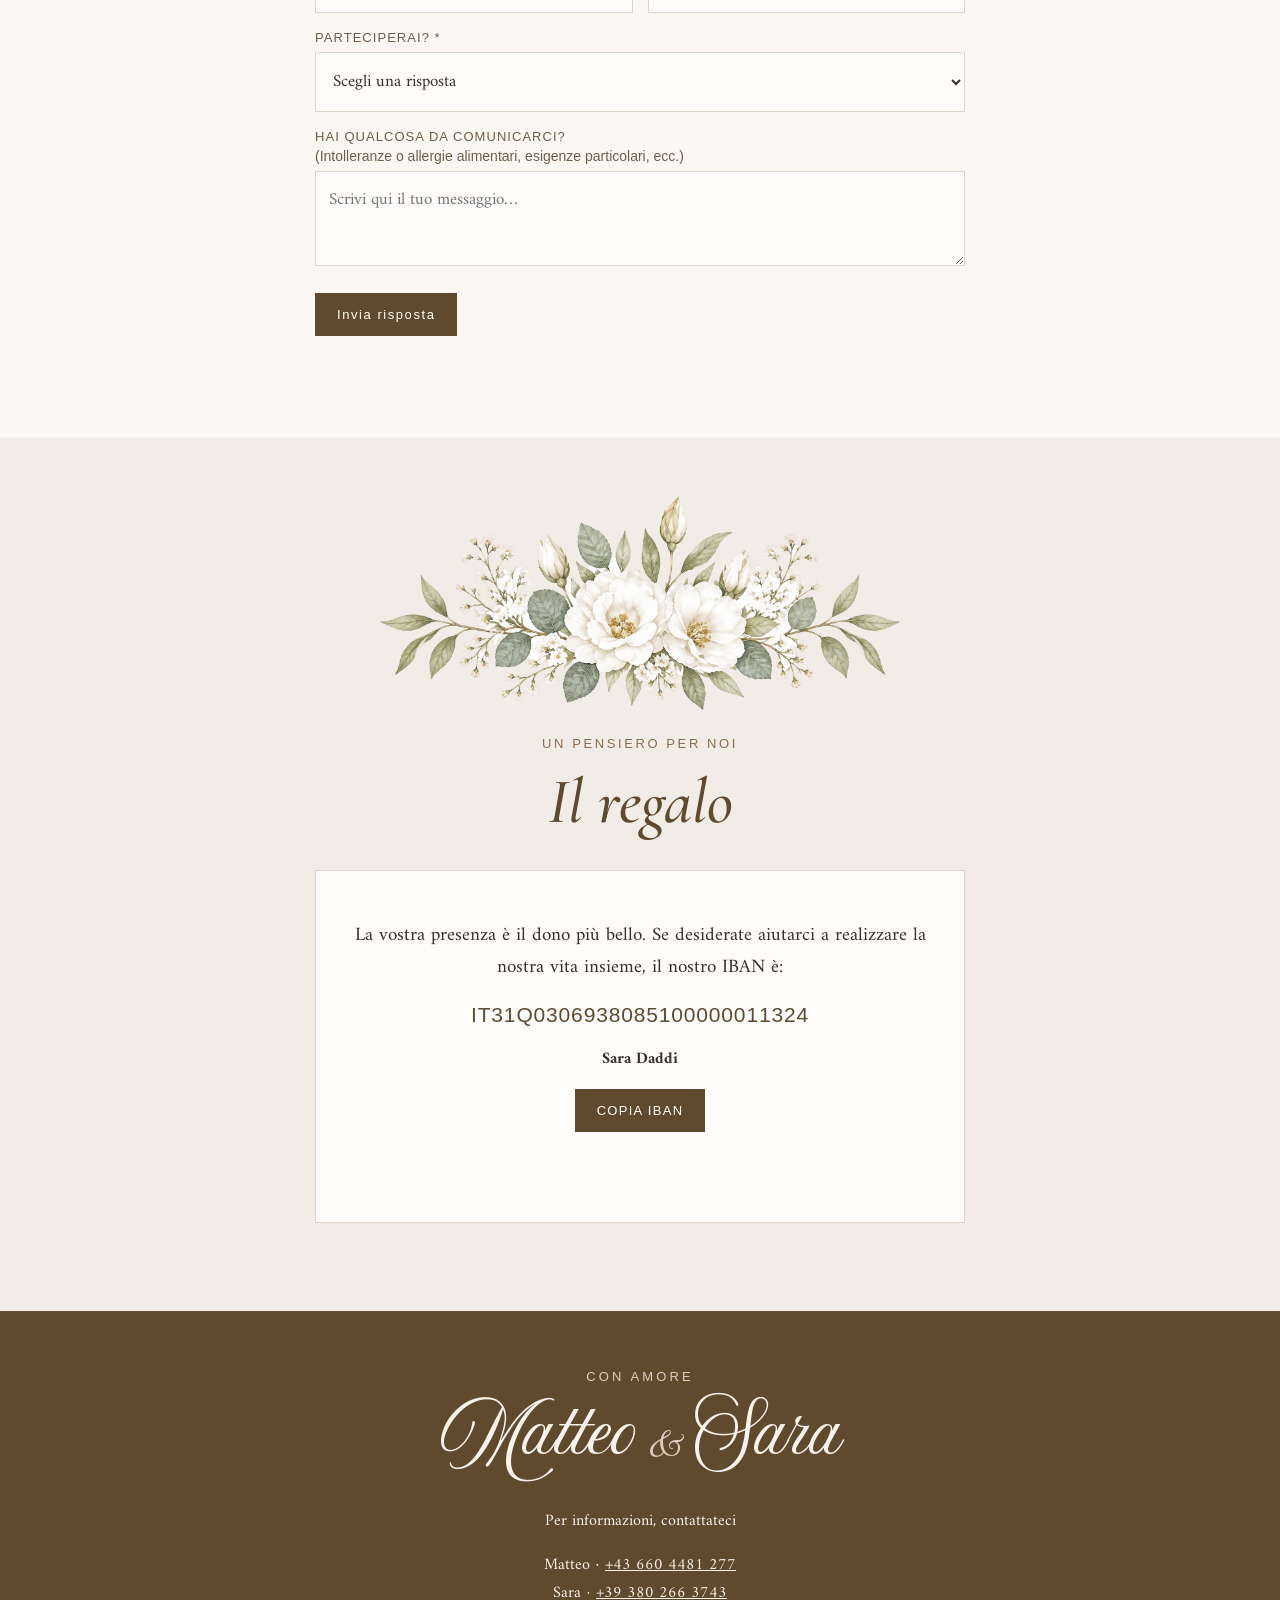
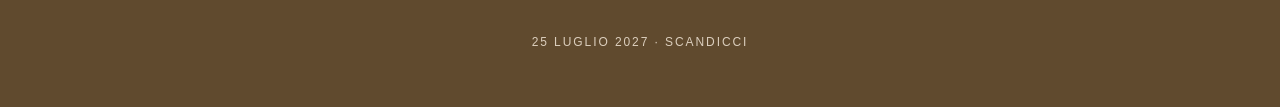
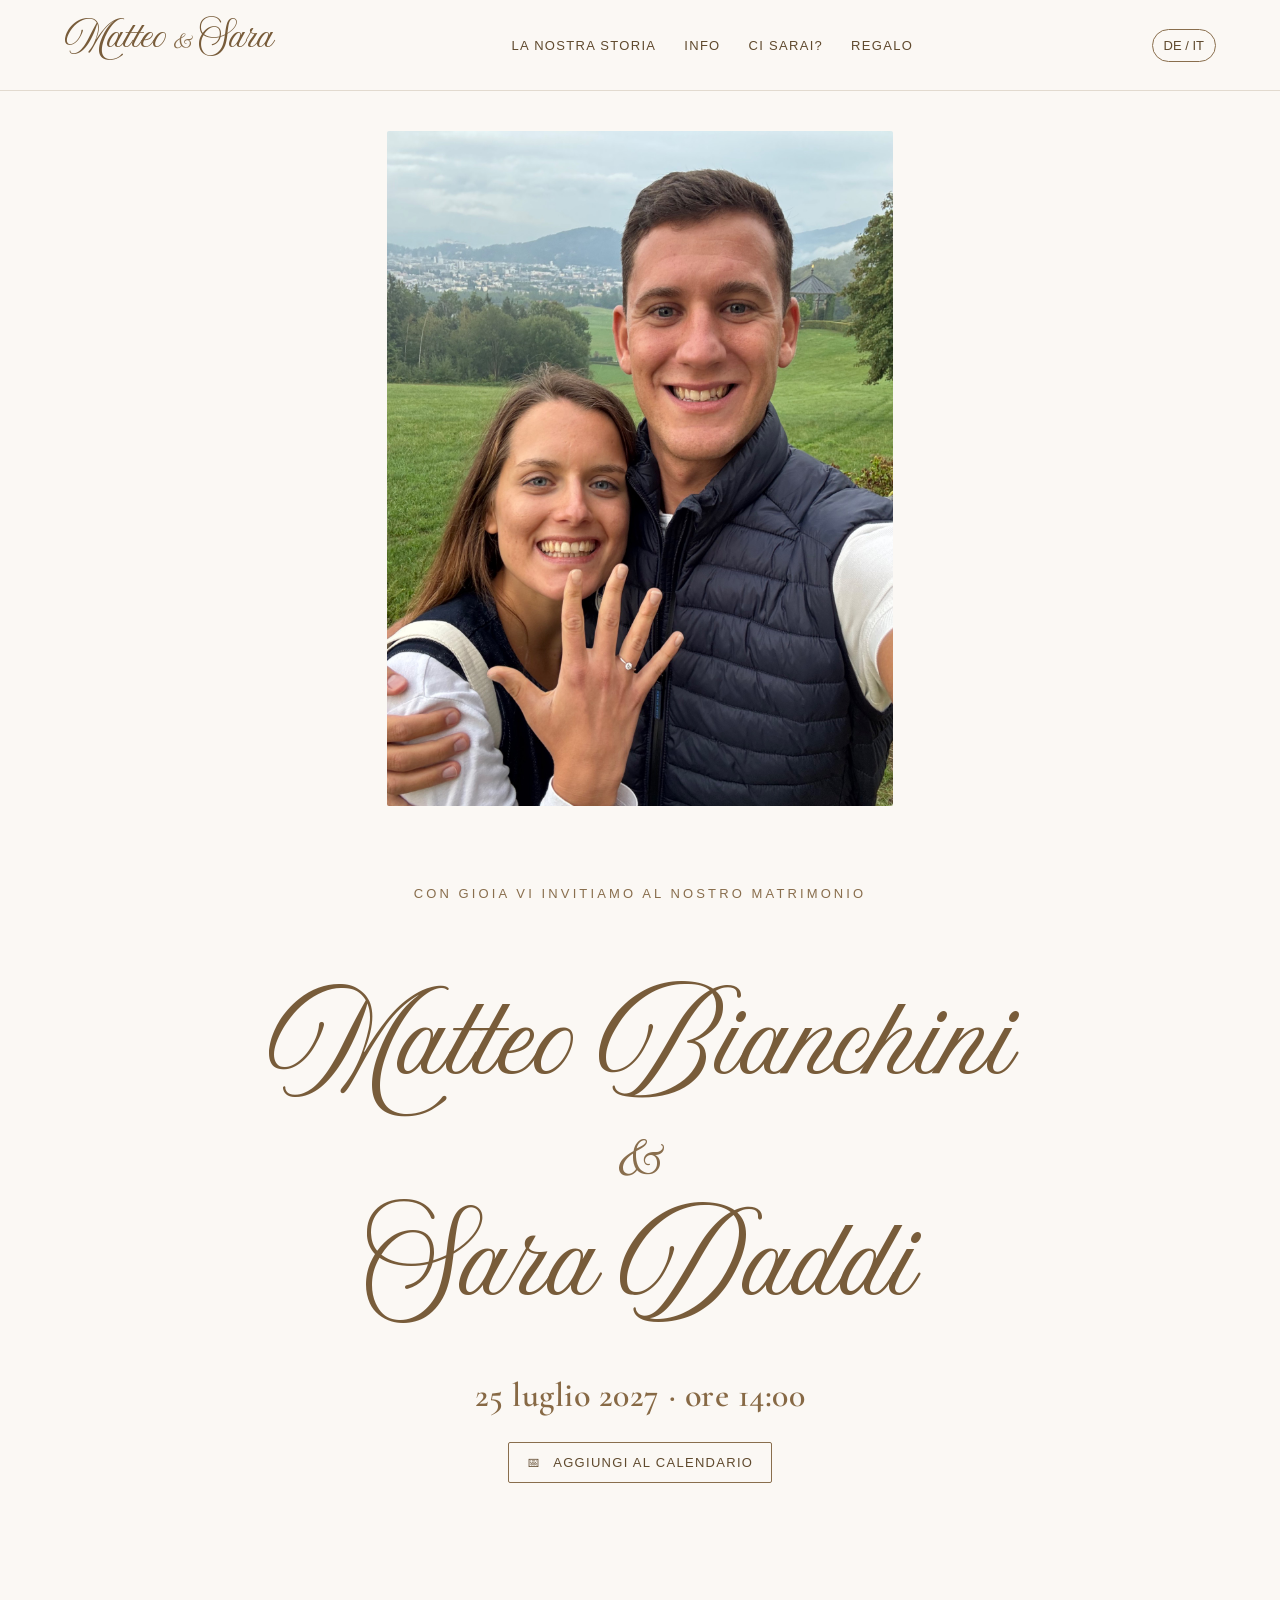
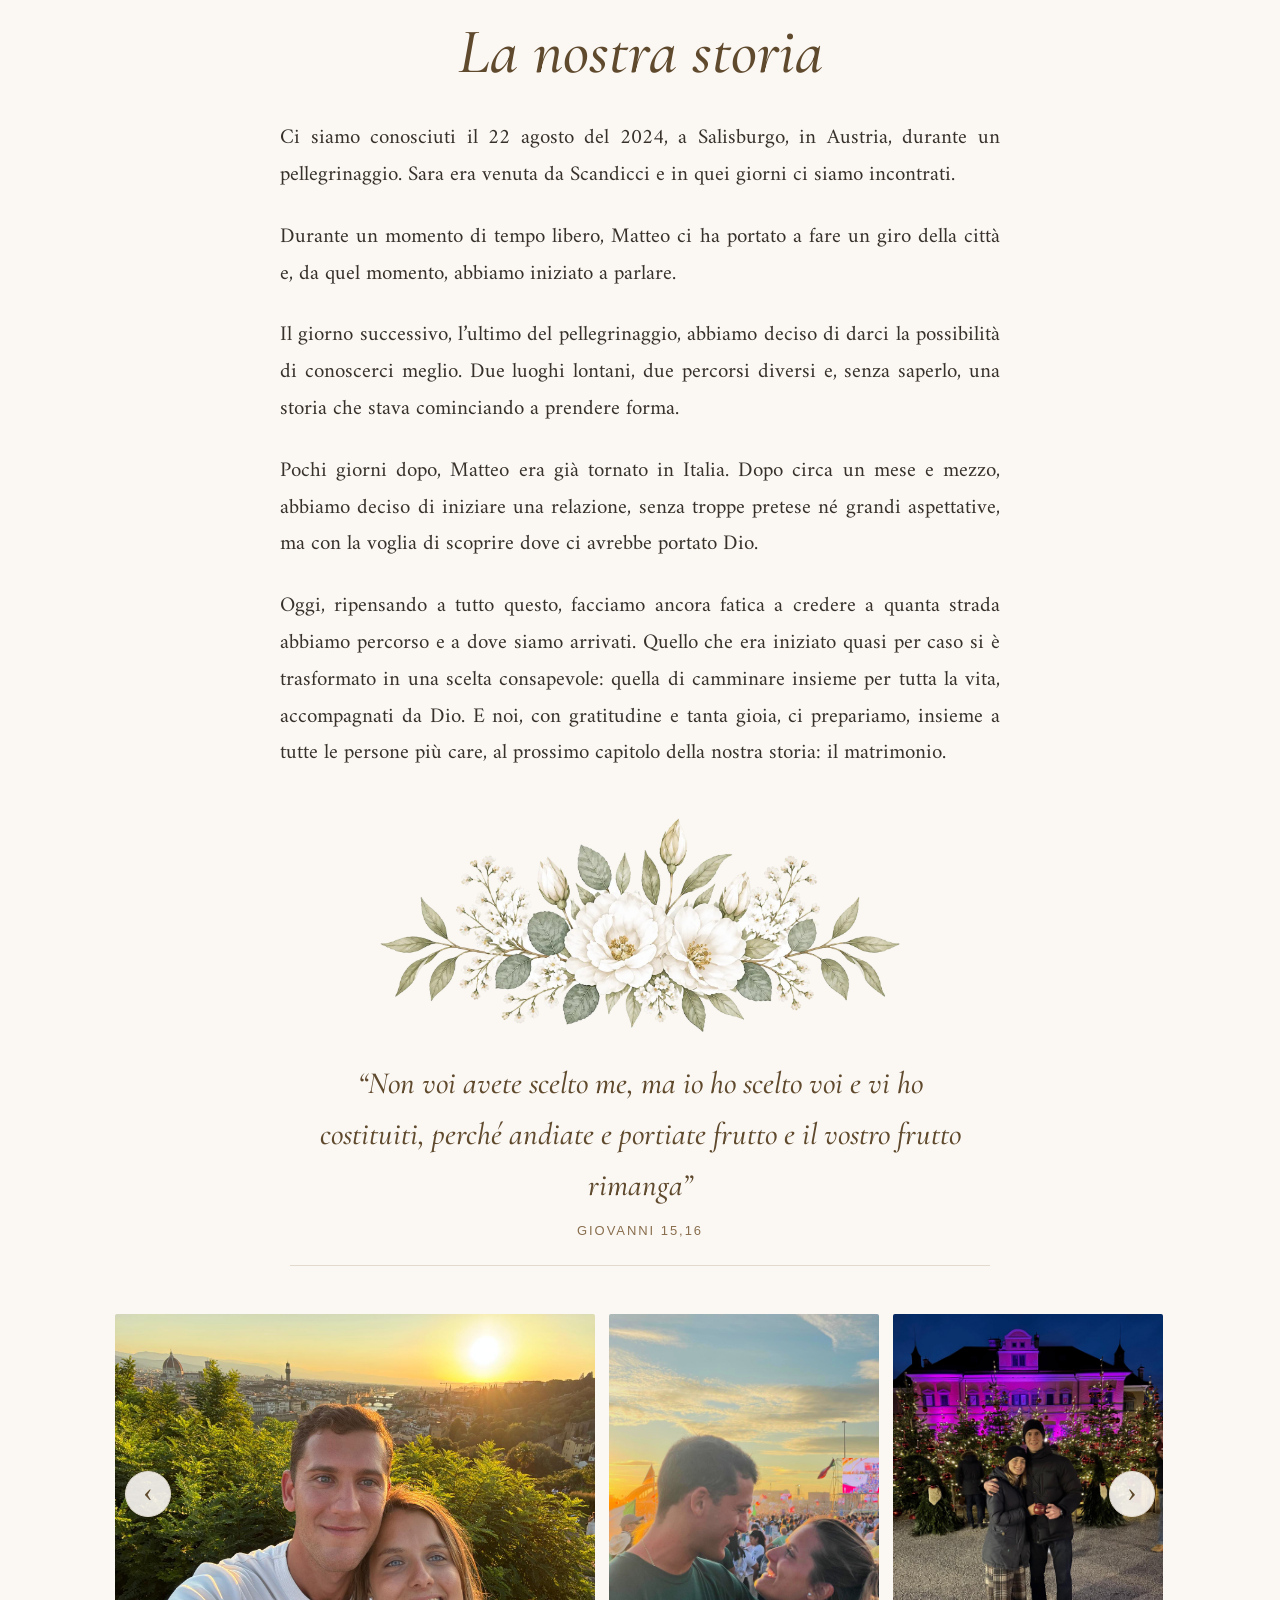
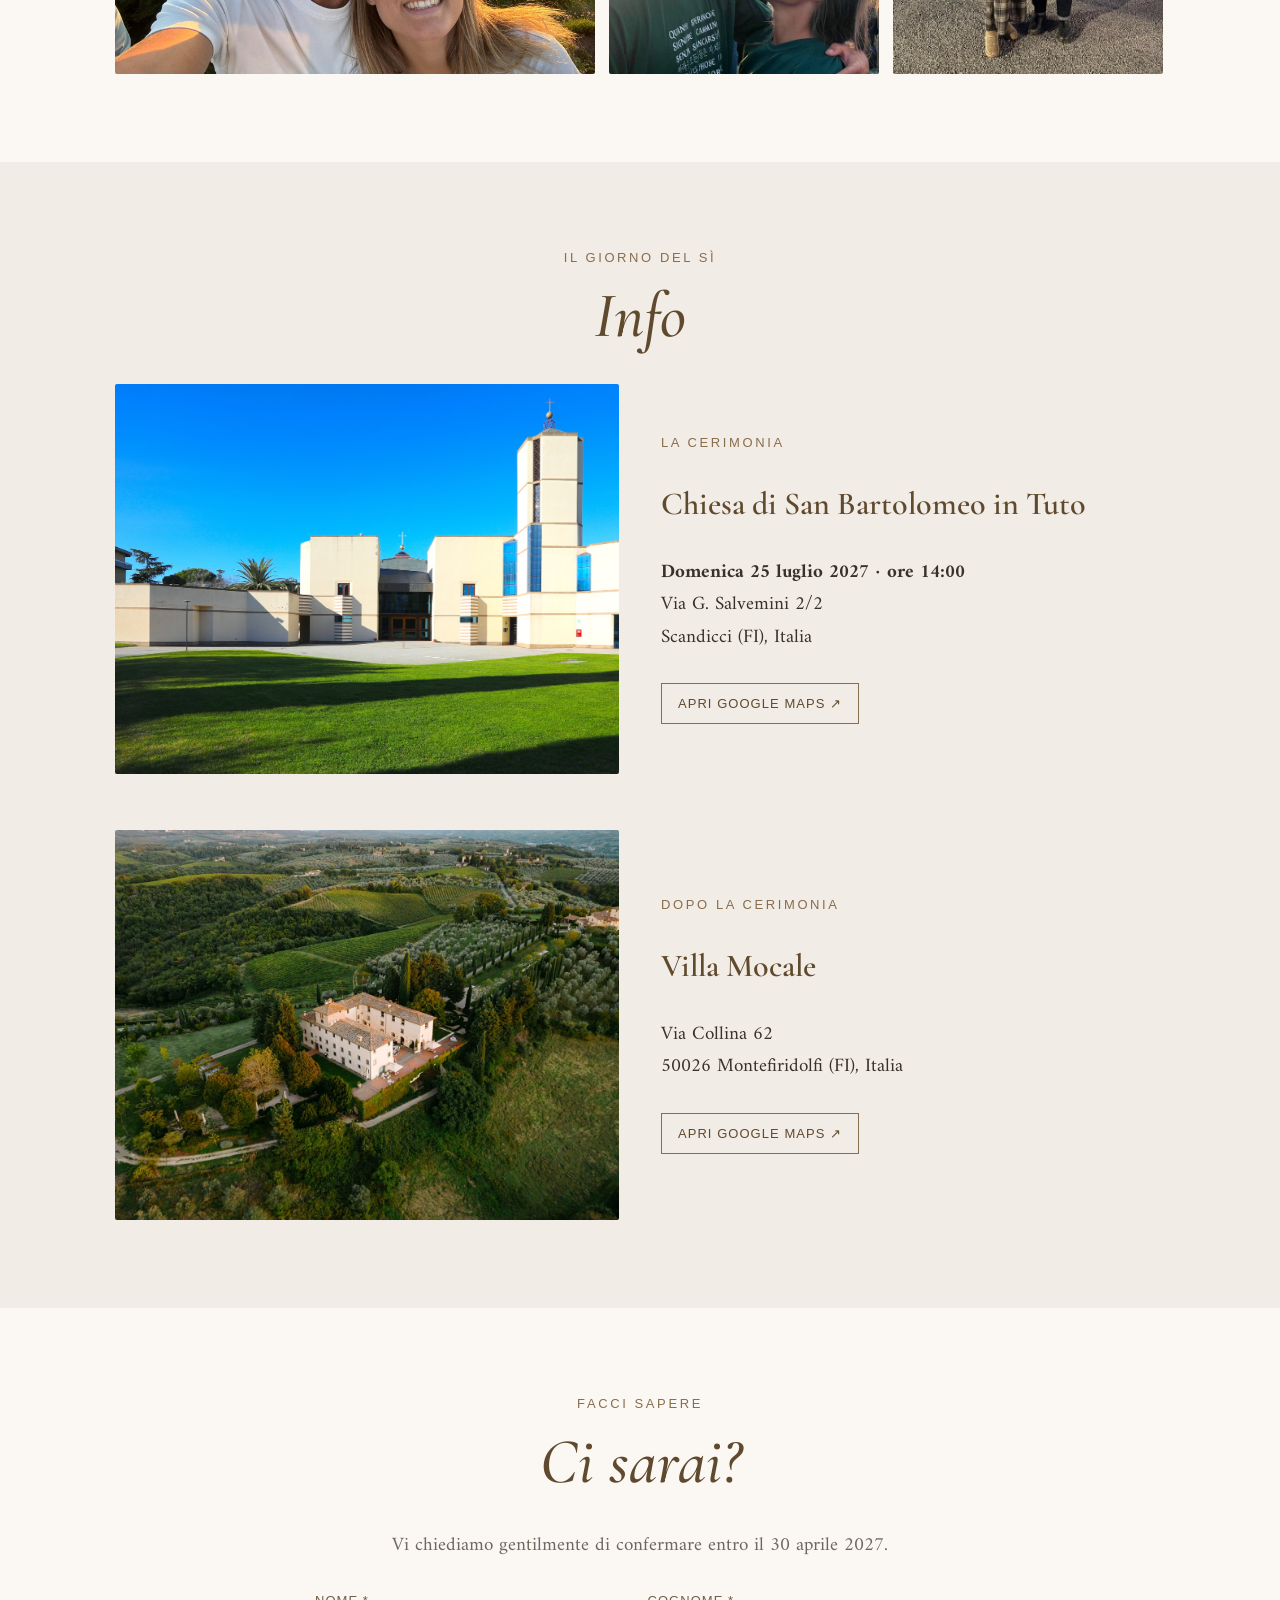
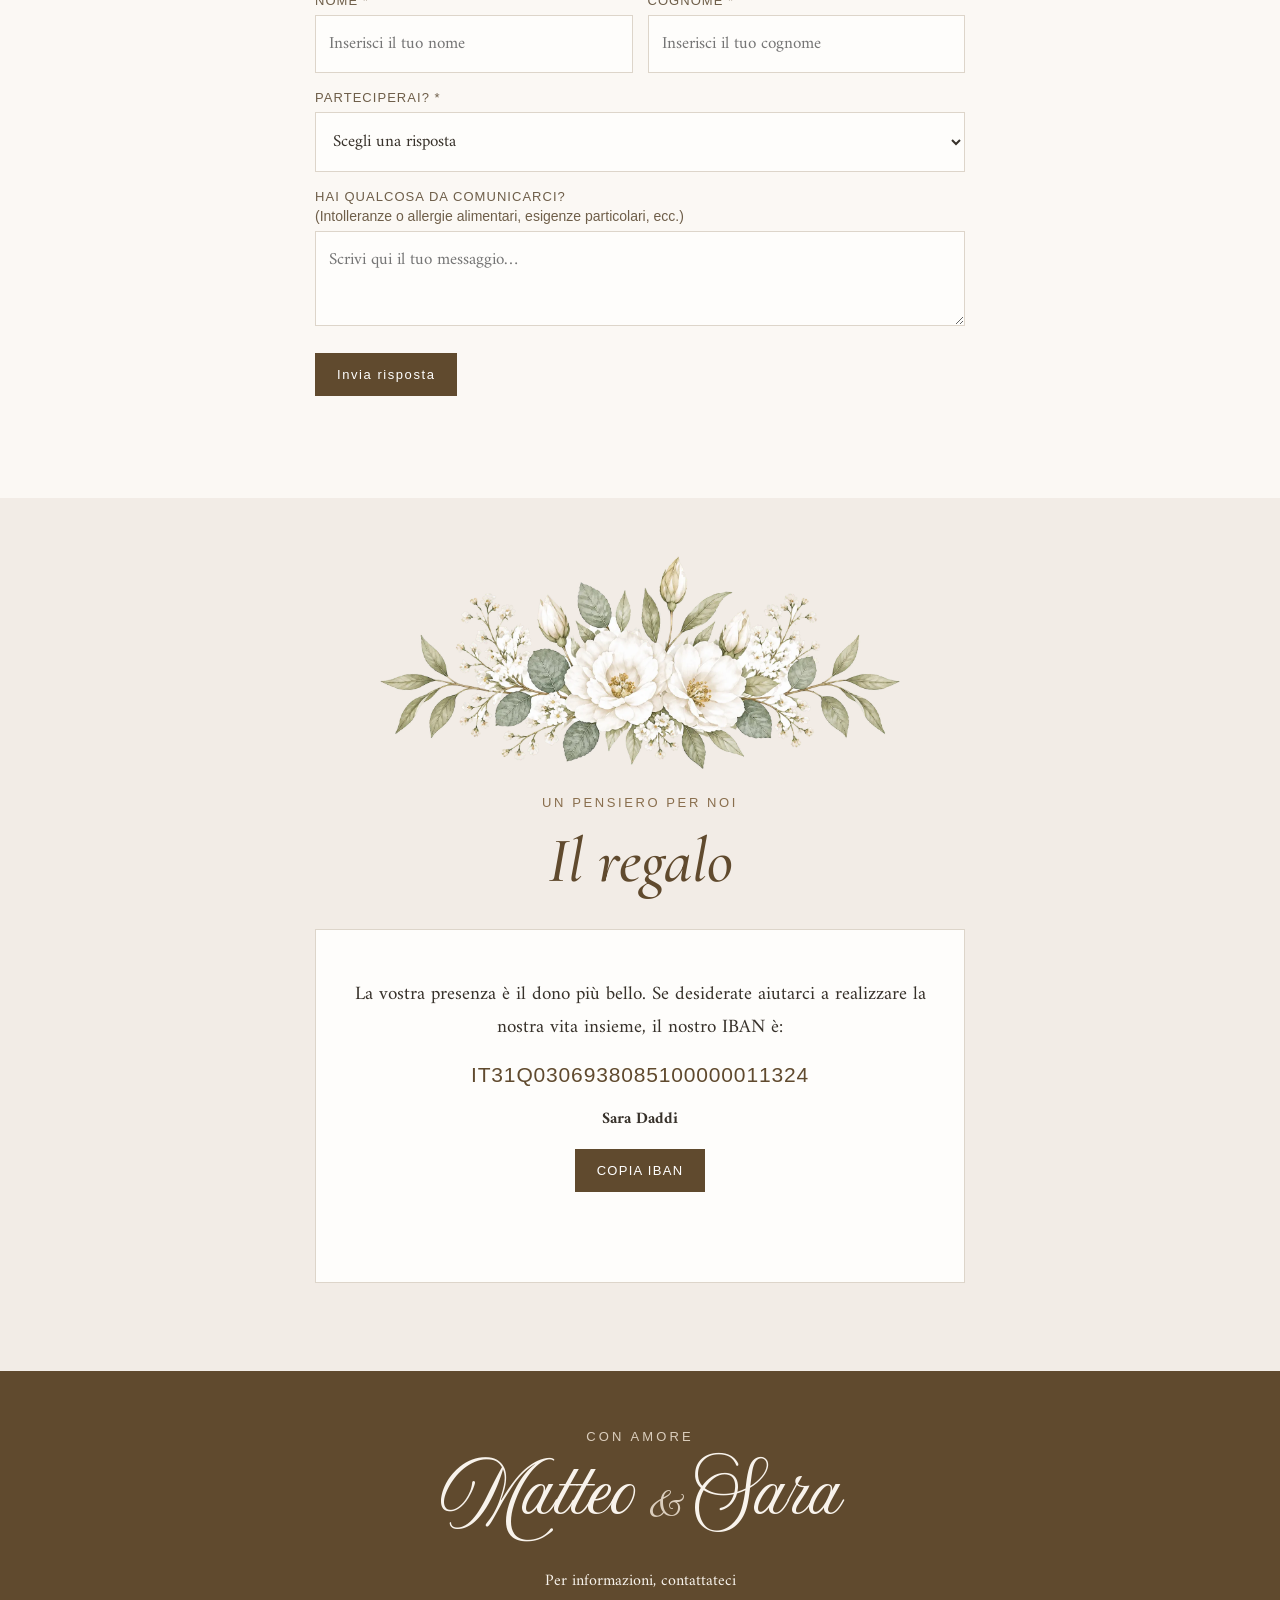
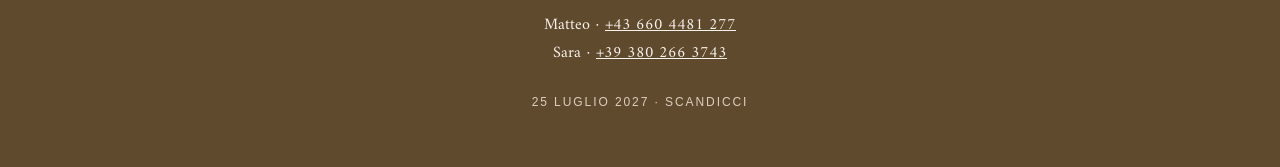
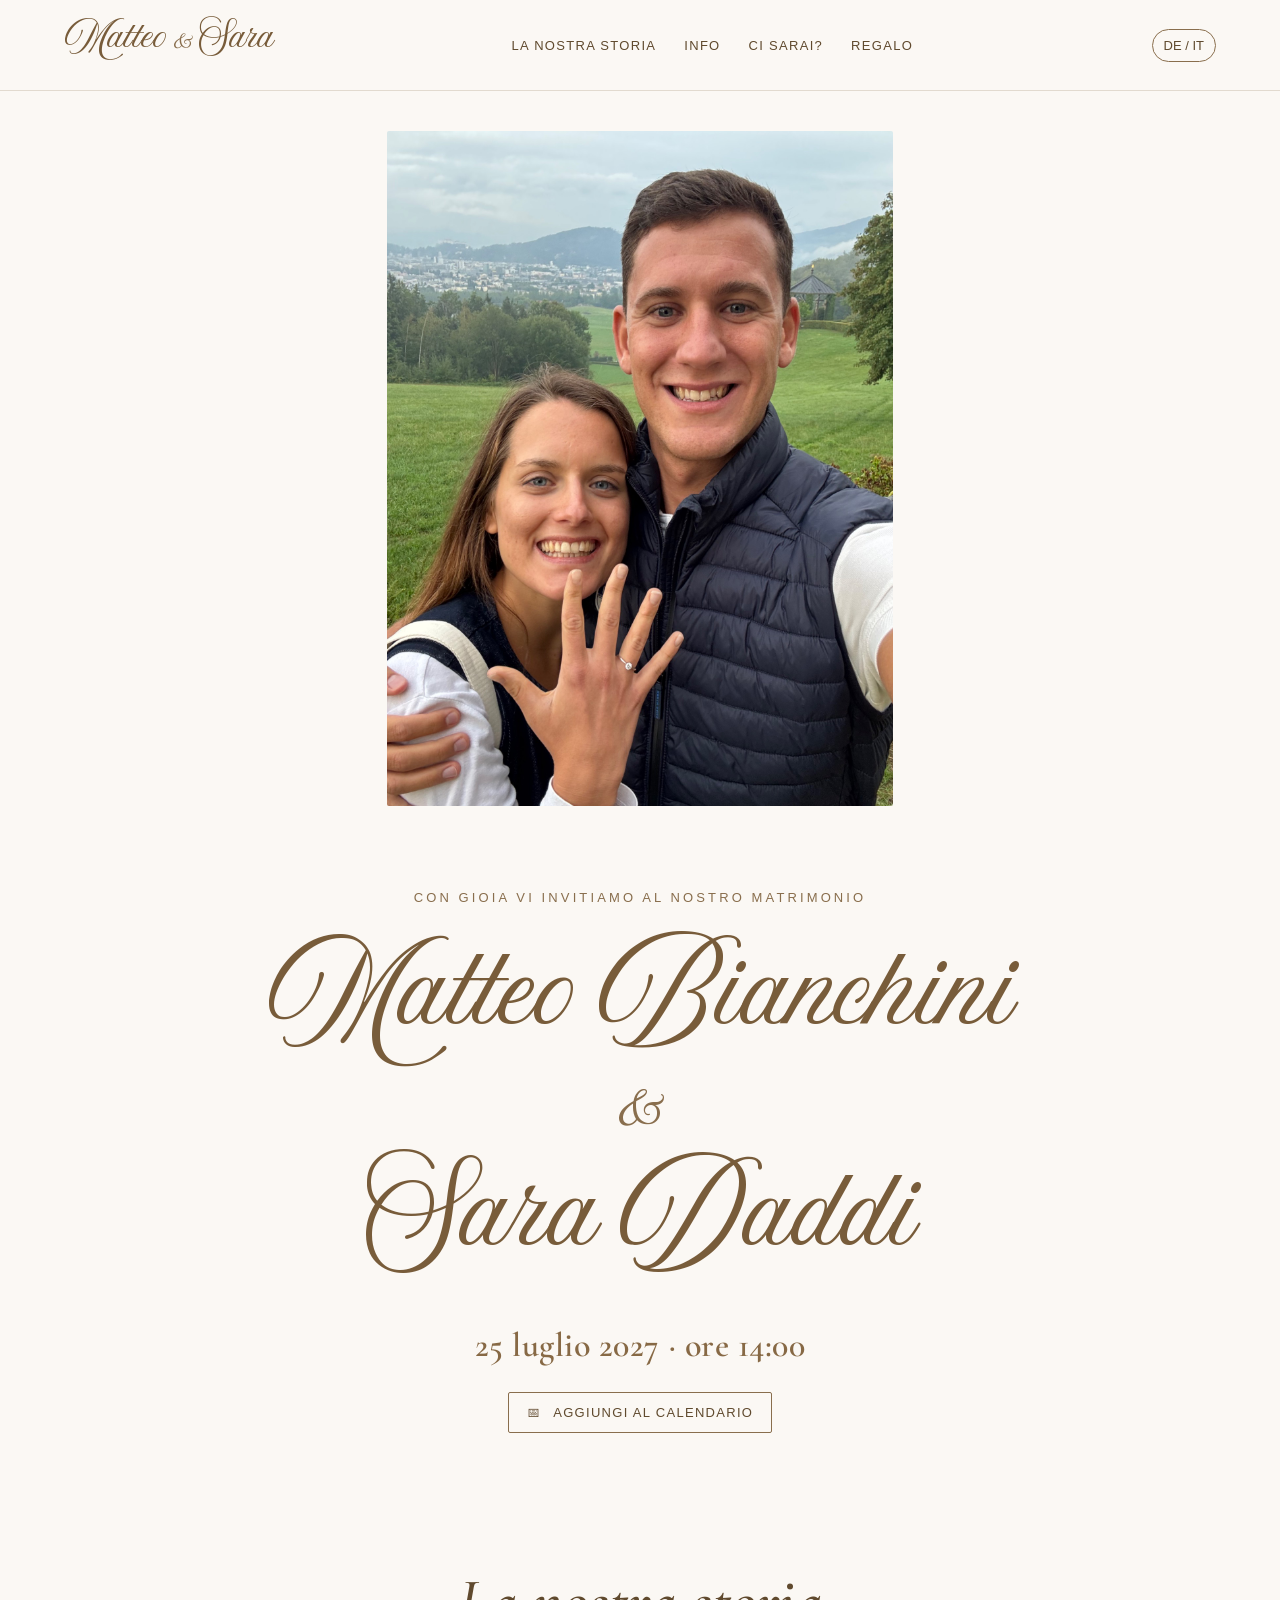
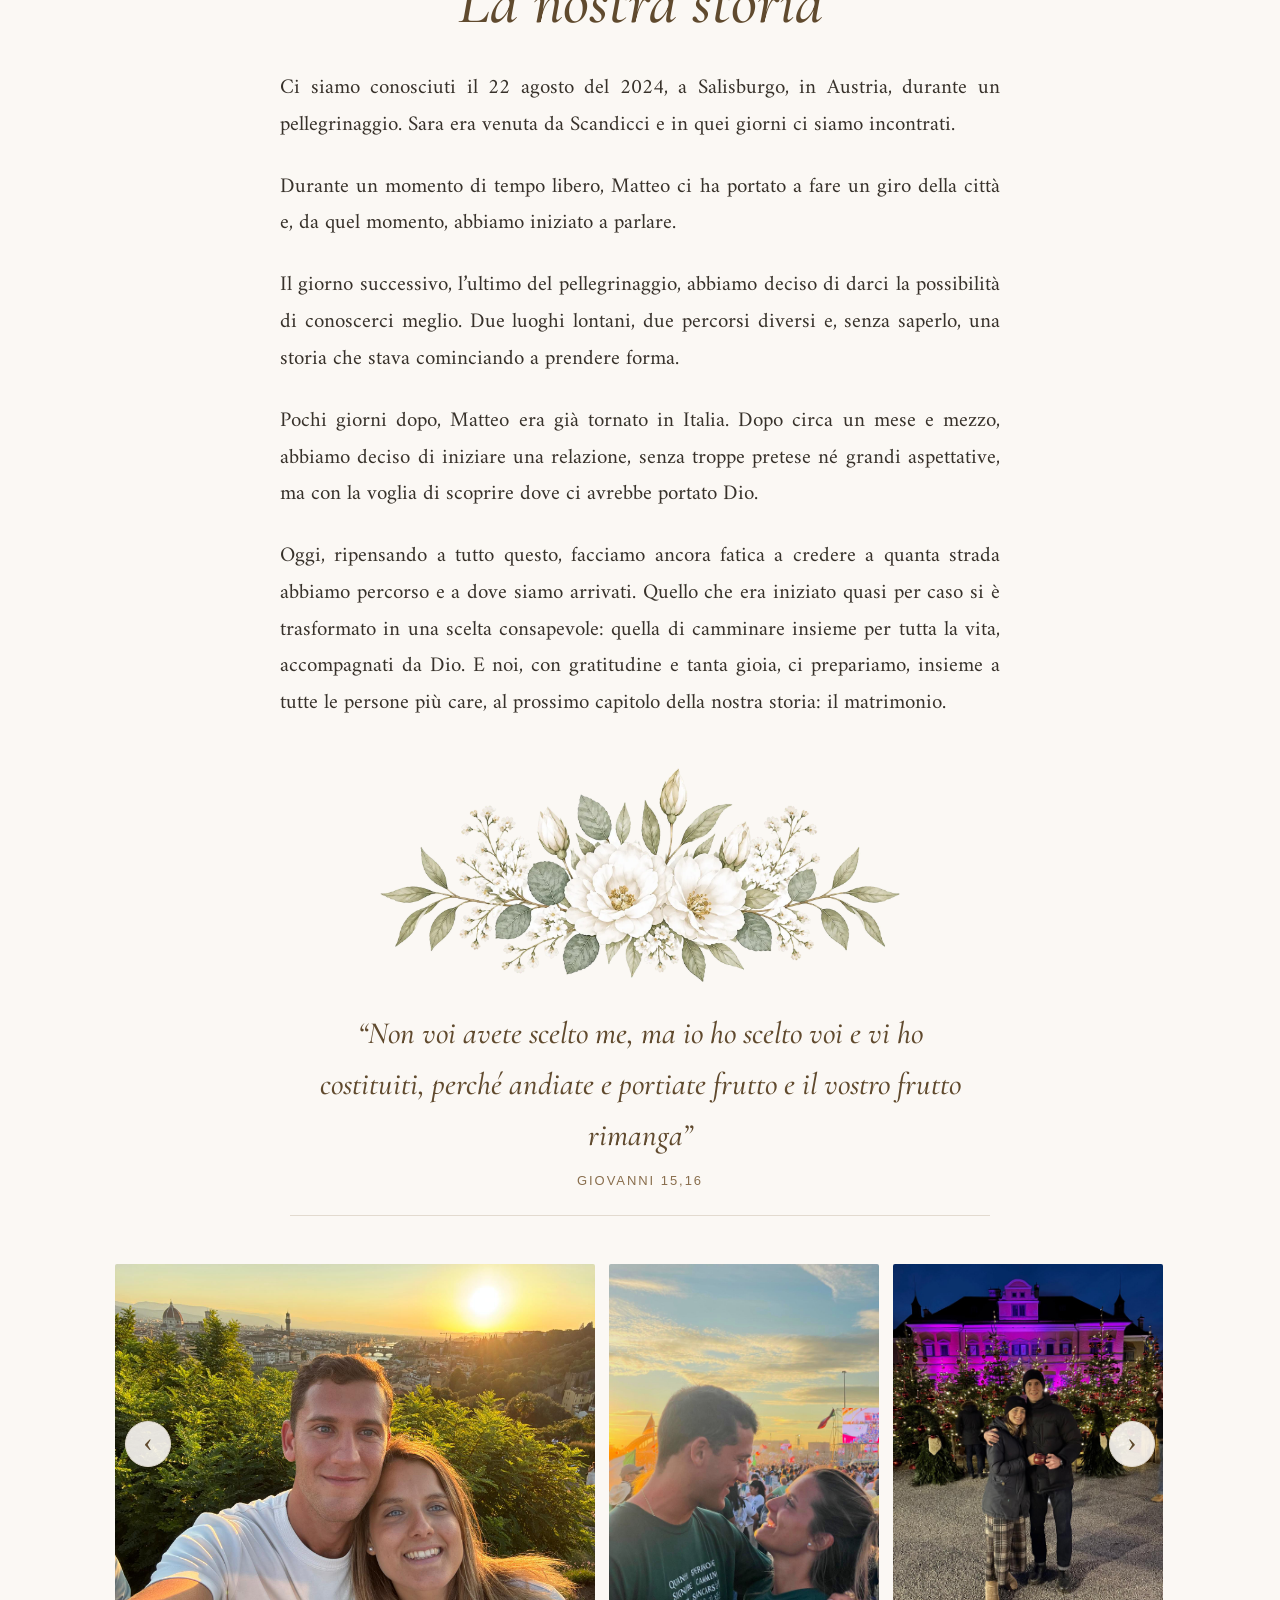
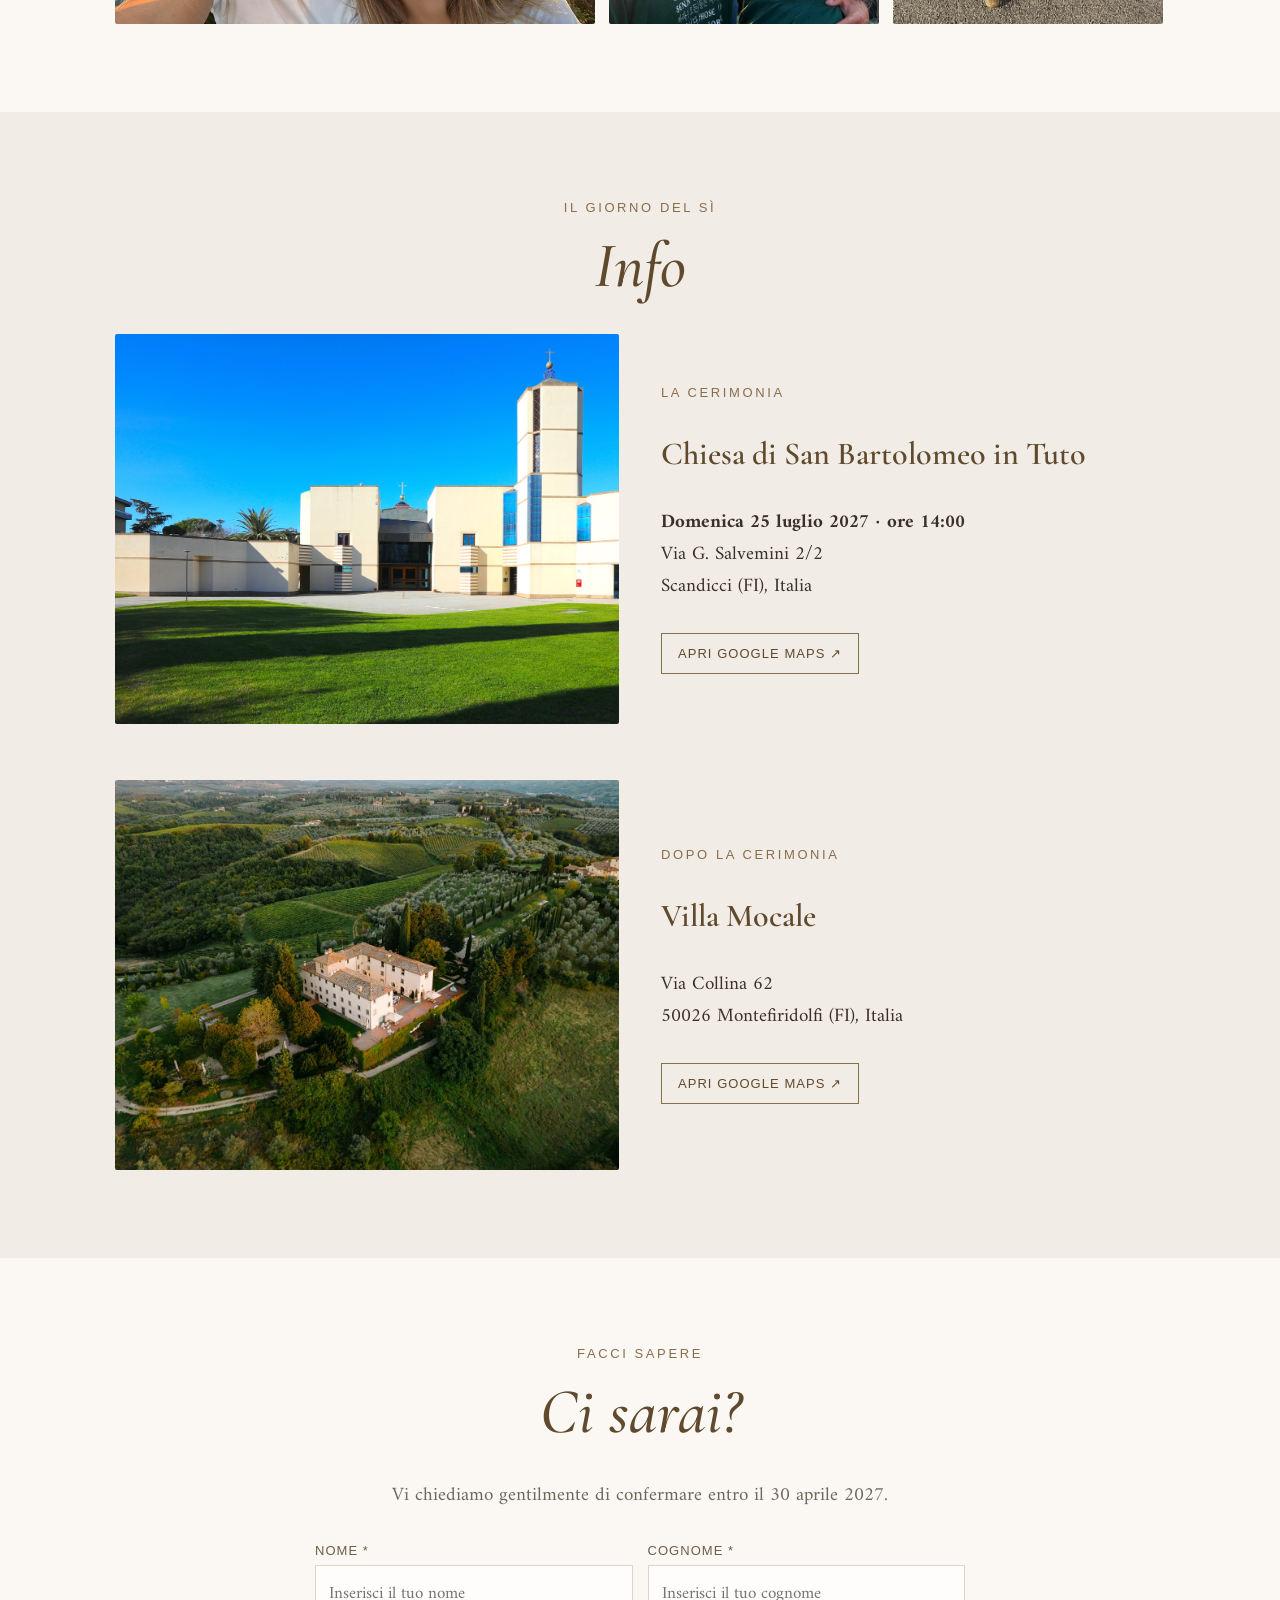
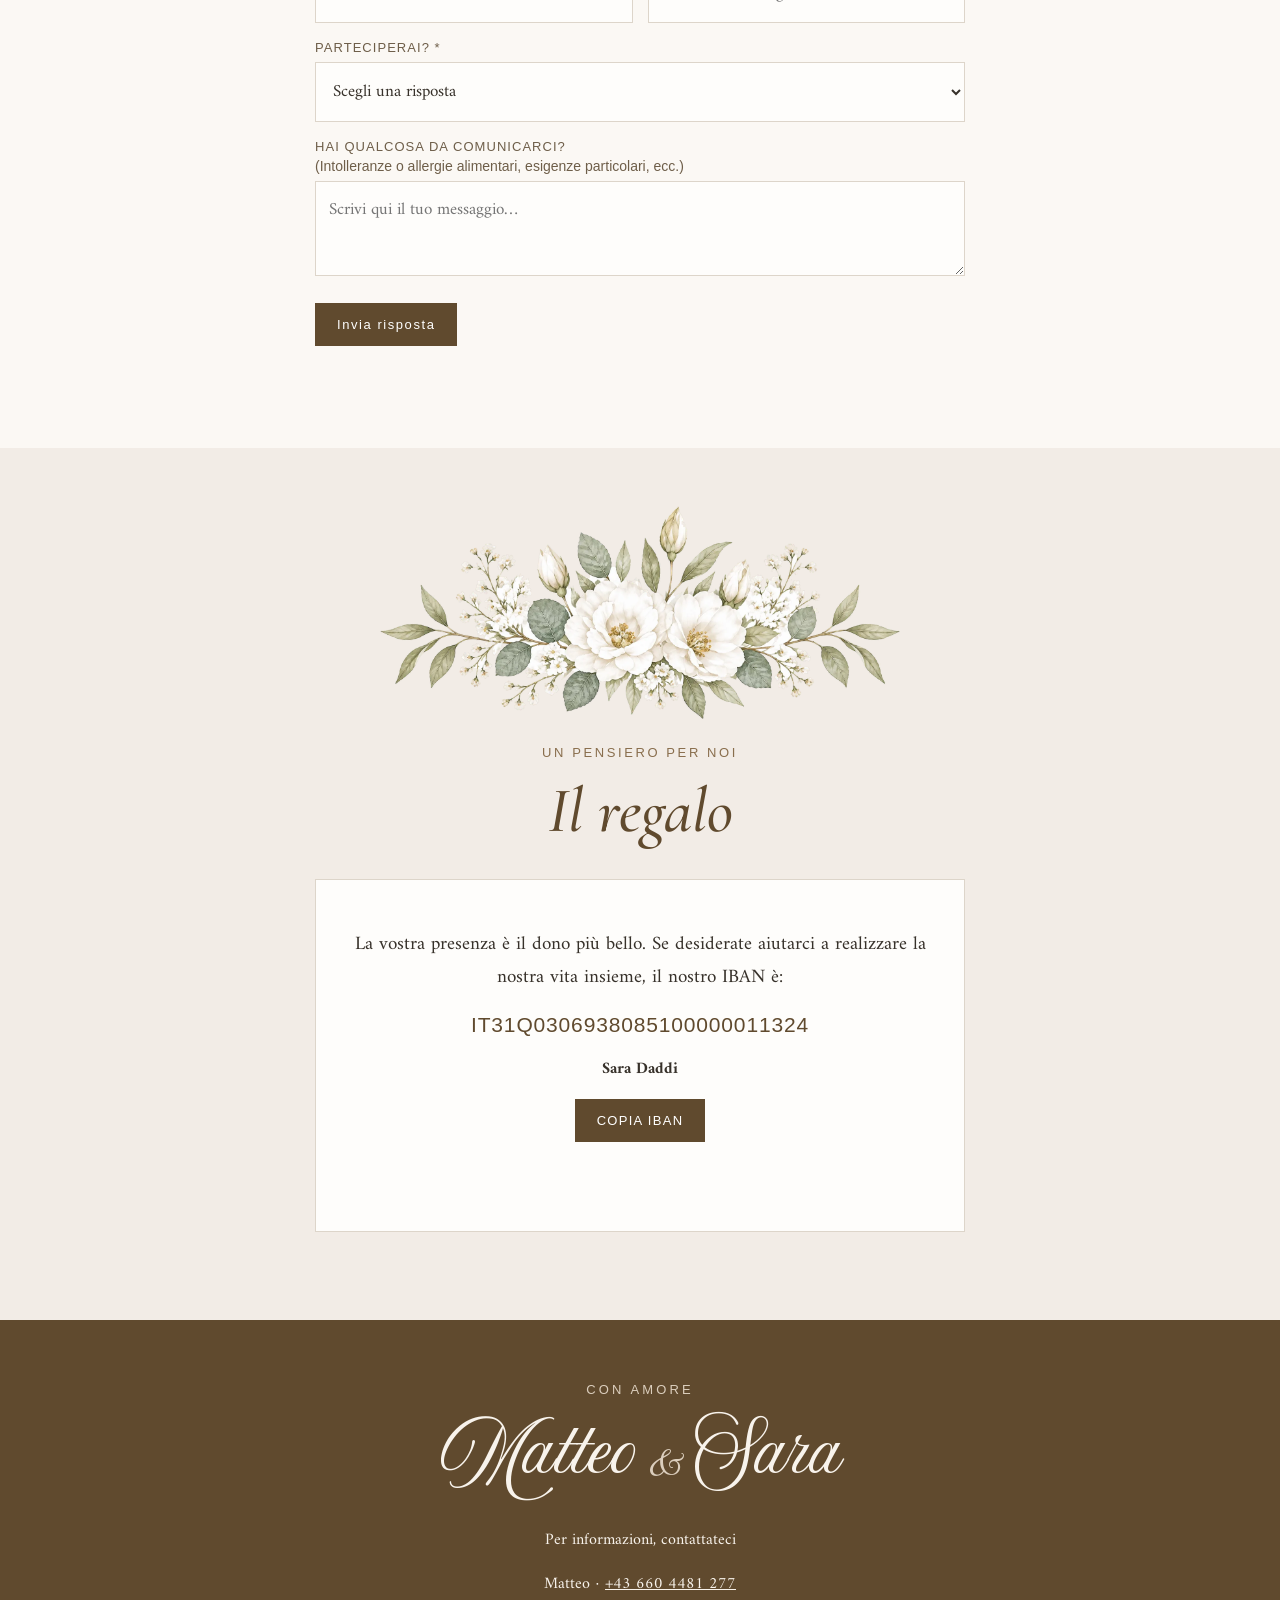
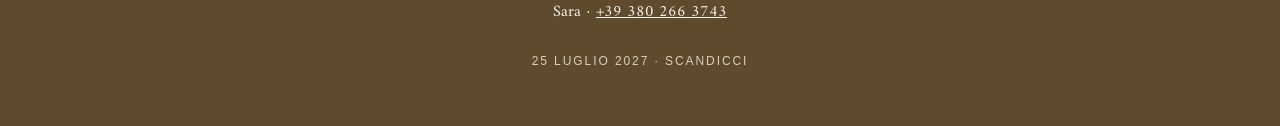
